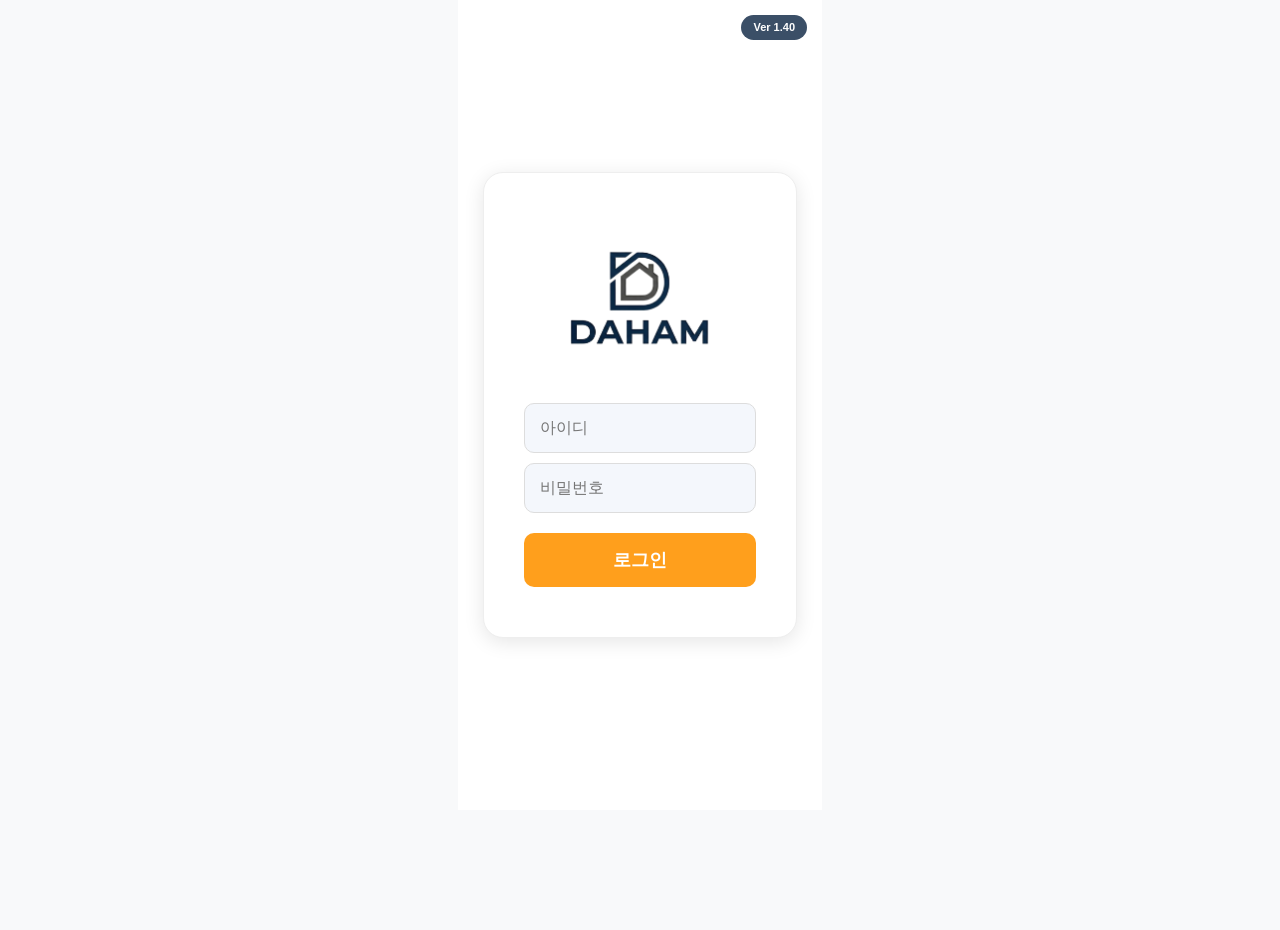
==== index.html @ 5a8f18b5 "Update index.html" ====
<!DOCTYPE html>
<html lang="ko">
<head>
    <meta charset="UTF-8"><meta name="viewport" content="width=device-width, initial-scale=1.0">
    <title>로그인 | 다함 파트너</title>
    <link rel="stylesheet" href="style.css">
</head>
<body style="display:flex; align-items:center; justify-content:center; min-height:100vh;">
    <div class="container container-narrow">
        <div class="login-wrap">
            <div class="login-logo-box">
                <img src="logo.png" alt="다함" class="login-logo-img" onerror="this.style.display='none'">
            </div>
            <div class="input-group-login">
                <input type="text" id="id" class="login-input" placeholder="아이디">
            </div>
            <div class="input-group-login">
                <input type="password" id="pw" class="login-input" placeholder="비밀번호">
            </div>
            <button class="btn-login-action" onclick="login()">로그인</button>
        </div>
    </div>
    <script src="data.js"></script>
    <script>
        function login() {
            if(document.getElementById('id').value && document.getElementById('pw').value) location.href = 'main.html';
            else alert("아이디와 비밀번호를 입력해주세요.");
        }
    </script>
</body>
</html>
---- style.css ----
/* [다함 디자인 시스템 Ver 1.40 - 버전 고정 해제 및 클린 코드] */
:root {
    --primary-navy: #0A2342;
    --accent-gold: #C5A47E;
    --accent-orange: #FF9F1C;
    --text-dark: #222;
    --bg-light: #F8F9FA;
    --border-color: #DDD;
    --danger-red: #E03E3E;
    --radius-box: 12px;
}

* { box-sizing: border-box; -webkit-tap-highlight-color: transparent; }
body { 
    font-family: 'Pretendard', sans-serif; 
    background-color: var(--bg-light); color: var(--text-dark); 
    margin: 0; padding: 0; line-height: 1.5; 
    padding-bottom: 120px; 
}

/* [Ver 1.40] 컨테이너에 기준점을 두어 버전 배지가 상단에만 위치하도록 함 */
.container { max-width: 900px; margin: 0 auto; min-height: 100vh; padding: 25px; background: #fff; position: relative; }
.container-narrow { max-width: 480px; display: flex; flex-direction: column; justify-content: center; min-height: 90vh; }

/* [Ver 1.40] 버전 배지: absolute로 변경하여 스크롤 시 따라오지 않음 */
.global-version-badge {
    position: absolute; top: 15px; right: 15px; 
    background: rgba(10, 35, 66, 0.8); color: white; 
    padding: 4px 12px; border-radius: 20px; 
    font-size: 11px; font-weight: 800; z-index: 9999; 
    backdrop-filter: blur(4px); pointer-events: none;
}

/* 로그인/메인 카드 */
.login-wrap { background: #fff; padding: 50px 40px; border-radius: 20px; box-shadow: 0 4px 20px rgba(0,0,0,0.1); text-align: center; border: 1px solid #eee; }
.login-logo-box { margin-bottom: 30px; display: flex; justify-content: center; }
.login-logo-img { width: 100%; max-width: 200px; height: auto; display: block; }
.login-input { width: 100%; padding: 15px; background: #f4f7fc; border: 1px solid #ddd; border-radius: 10px; margin-bottom: 10px; font-size: 16px; outline: none; }
.btn-login-action { width: 100%; padding: 15px; background: var(--accent-orange); color: white; border: none; border-radius: 10px; font-size: 18px; font-weight: 800; cursor: pointer; margin-top: 10px; }

.nav-grid { display: grid; gap: 15px; }
.nav-card { background: #fff; padding: 25px; border-radius: 15px; border: 1px solid #eee; cursor: pointer; display: flex; justify-content: space-between; align-items: center; box-shadow: 0 2px 5px rgba(0,0,0,0.05); }
.nav-card-info h3 { margin: 0 0 5px 0; font-size: 18px; font-weight: 700; color: var(--primary-navy); }
.nav-card-icon { font-size: 24px; width: 50px; height: 50px; background: #f4f7fc; border-radius: 50%; display: flex; align-items: center; justify-content: center; }

/* 테이블 및 그리드 정렬 (Ver 1.39 유지) */
.header-card { background: #fff; border: 1px solid #ddd; border-top: 5px solid var(--primary-navy); padding: 25px; margin-bottom: 20px; border-radius: 10px; }
.doc-title { font-size: 28px; font-weight: 900; color: var(--primary-navy); }
.info-input { width: 100%; padding: 10px; border: 1px solid #ddd; background: #f9f9f9; border-radius: 6px; outline: none; }
.estimate-section { background: white; border: 1px solid #ddd; border-radius: 10px; overflow: hidden; margin-bottom: 30px; }
.grid-header { background: var(--primary-navy); color: white; padding: 12px 20px; font-weight: 600; font-size: 14px; }
.grid-row { display: grid; align-items: center; padding: 12px 20px; border-bottom: 1px solid #f0f0f0; background: white; }
.quote-grid { grid-template-columns: 4.5fr 1fr 2.5fr 2fr; gap: 15px; }
.contract-grid { grid-template-columns: 2fr 3.5fr 1fr 2fr !important; gap: 15px; }

/* 체크박스 & 입력필드 */
.item-label input { display: none !important; }
.checkmark { width: 20px; height: 20px; border: 2px solid #ddd; border-radius: 4px; margin-right: 10px; position: relative; flex-shrink: 0; }
.item-label input:checked + .checkmark { background: var(--accent-gold); border-color: var(--accent-gold); }
.checkmark:after { content: ""; position: absolute; display: none; left: 6px; top: 2px; width: 4px; height: 9px; border: solid white; border-width: 0 2px 2px 0; transform: rotate(45deg); }
.item-label input:checked + .checkmark:after { display: block; }
.input-num { width: 100%; padding: 8px; text-align: center; background: #f8f9fa; border: none; border-radius: 4px; font-weight: 600; }

/* 하단바 정중앙 고정 */
.floating-action-bar { 
    position: fixed !important; bottom: 0 !important; left: 50% !important; transform: translateX(-50%) !important;
    width: 100% !important; max-width: 900px !important;
    background: rgba(255,255,255,0.98); padding: 15px !important; gap: 10px !important; 
    display: flex !important; flex-direction: row !important; flex-wrap: nowrap !important;
    justify-content: center !important; align-items: center !important;
    border-top: 1px solid #ddd; box-shadow: 0 -4px 10px rgba(0,0,0,0.05); z-index: 9999; box-sizing: border-box;
}
.fab-btn { flex: 1 1 0% !important; height: 52px; border: none; border-radius: 10px; font-weight: 700; cursor: pointer; color: white; display: flex; align-items: center; justify-content: center; }
.btn-reset { background: #eee; color: #333; }
.btn-save { background: var(--accent-gold); }
.btn-print { background: var(--primary-navy); }
.btn-contract { background: var(--danger-red); }

/* 총계 및 인쇄 */
.total-card { background: #fff; border: 2px solid var(--primary-navy); padding: 30px 20px; text-align: center; border-radius: 10px; margin-top: 20px; }
.total-amount { font-size: 40px; font-weight: 900; color: var(--danger-red); letter-spacing: -1px; }
.vat-notice { font-size: 13px; color: #888; margin-top: 5px; }

@media print {
    .no-print, .floating-action-bar, .global-version-badge { display: none !important; }
    .container { max-width: 100%; padding: 0; box-shadow: none; }
    .header-card, .estimate-section, .total-card { border: 1px solid #000; border-radius: 0; }
    .section-icon svg, .checkmark { display: none !important; }
    .input-num { background: transparent; text-align: right; border: none; }
}
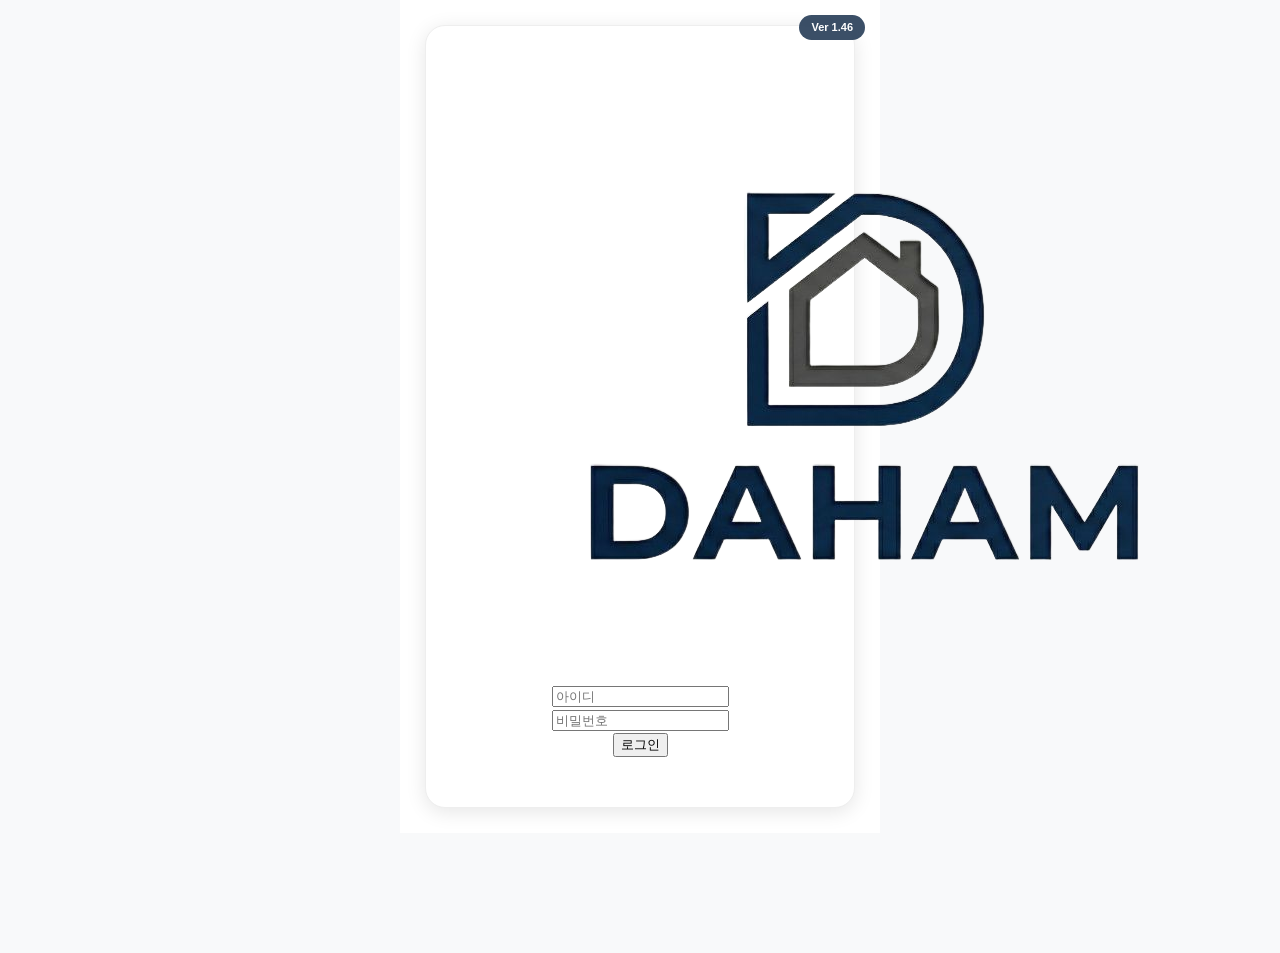
==== commit c619d469: "Update index.html" ====
--- a/index.html
+++ b/index.html
@@ -2,7 +2,7 @@
 <html lang="ko">
 <head>
     <meta charset="UTF-8"><meta name="viewport" content="width=device-width, initial-scale=1.0">
-    <title>로그인 | 다함 파트너</title>
+    <title>로그인 | 다함</title>
     <link rel="stylesheet" href="style.css">
 </head>
 <body style="display:flex; align-items:center; justify-content:center; min-height:100vh;">
--- a/style.css
+++ b/style.css
@@ -1,4 +1,4 @@
-/* [다함 디자인 시스템 Ver 1.40 - 버전 고정 해제 및 클린 코드] */
+/* [다함 디자인 시스템 Ver 1.46 - 시뮬레이션 검증 완료] */
 :root {
     --primary-navy: #0A2342;
     --accent-gold: #C5A47E;
@@ -18,73 +18,87 @@
     padding-bottom: 120px; 
 }
 
-/* [Ver 1.40] 컨테이너에 기준점을 두어 버전 배지가 상단에만 위치하도록 함 */
 .container { max-width: 900px; margin: 0 auto; min-height: 100vh; padding: 25px; background: #fff; position: relative; }
 .container-narrow { max-width: 480px; display: flex; flex-direction: column; justify-content: center; min-height: 90vh; }
 
-/* [Ver 1.40] 버전 배지: absolute로 변경하여 스크롤 시 따라오지 않음 */
+/* 버전 표시 (본문 상단 위치) */
 .global-version-badge {
     position: absolute; top: 15px; right: 15px; 
     background: rgba(10, 35, 66, 0.8); color: white; 
     padding: 4px 12px; border-radius: 20px; 
-    font-size: 11px; font-weight: 800; z-index: 9999; 
+    font-size: 11px; font-weight: 800; z-index: 999; 
     backdrop-filter: blur(4px); pointer-events: none;
 }
 
-/* 로그인/메인 카드 */
-.login-wrap { background: #fff; padding: 50px 40px; border-radius: 20px; box-shadow: 0 4px 20px rgba(0,0,0,0.1); text-align: center; border: 1px solid #eee; }
-.login-logo-box { margin-bottom: 30px; display: flex; justify-content: center; }
-.login-logo-img { width: 100%; max-width: 200px; height: auto; display: block; }
-.login-input { width: 100%; padding: 15px; background: #f4f7fc; border: 1px solid #ddd; border-radius: 10px; margin-bottom: 10px; font-size: 16px; outline: none; }
-.btn-login-action { width: 100%; padding: 15px; background: var(--accent-orange); color: white; border: none; border-radius: 10px; font-size: 18px; font-weight: 800; cursor: pointer; margin-top: 10px; }
+/* 로고 및 아이콘 크기 강제 고정 */
+img.img-logo { height: 50px !important; width: auto !important; max-width: 200px; display: block; object-fit: contain; }
+.section-icon { display: inline-flex; align-items: center; justify-content: center; width: 24px; height: 24px; margin-right: 8px; vertical-align: middle; }
+.section-icon svg { width: 20px !important; height: 20px !important; fill: var(--accent-gold) !important; }
 
-.nav-grid { display: grid; gap: 15px; }
-.nav-card { background: #fff; padding: 25px; border-radius: 15px; border: 1px solid #eee; cursor: pointer; display: flex; justify-content: space-between; align-items: center; box-shadow: 0 2px 5px rgba(0,0,0,0.05); }
-.nav-card-info h3 { margin: 0 0 5px 0; font-size: 18px; font-weight: 700; color: var(--primary-navy); }
-.nav-card-icon { font-size: 24px; width: 50px; height: 50px; background: #f4f7fc; border-radius: 50%; display: flex; align-items: center; justify-content: center; }
+/* 상단 타이틀 바 */
+.header-simple { display: flex; align-items: center; gap: 15px; margin-bottom: 25px; padding-bottom: 15px; border-bottom: 2px solid #333; }
+.header-doc-title { font-size: 22px; font-weight: 800; margin: 0; color: var(--text-dark); }
+.back-nav { background: none; border: none; font-size: 24px; cursor: pointer; padding: 0; }
 
-/* 테이블 및 그리드 정렬 (Ver 1.39 유지) */
+/* 카드 스타일 */
 .header-card { background: #fff; border: 1px solid #ddd; border-top: 5px solid var(--primary-navy); padding: 25px; margin-bottom: 20px; border-radius: 10px; }
+.header-top { display: flex; justify-content: space-between; align-items: center; margin-bottom: 20px; border-bottom: 1px solid #eee; padding-bottom: 15px; }
 .doc-title { font-size: 28px; font-weight: 900; color: var(--primary-navy); }
-.info-input { width: 100%; padding: 10px; border: 1px solid #ddd; background: #f9f9f9; border-radius: 6px; outline: none; }
+.rep-info { text-align: right; line-height: 1.3; }
+
+/* 입력 필드 */
+.info-grid { display: grid; grid-template-columns: 1fr 1fr; gap: 10px; }
+.full-row { grid-column: span 2; }
+.input-label { font-size: 13px; font-weight: 700; color: var(--primary-navy); display: block; margin-bottom: 5px; }
+.info-input { width: 100%; padding: 12px; border: 1px solid #ddd; background: #f9f9f9; border-radius: 6px; outline: none; }
+.info-input:focus { border-color: var(--accent-gold); background: #fff; }
+
+/* 그리드 시스템 (칼각 정렬 보장) */
 .estimate-section { background: white; border: 1px solid #ddd; border-radius: 10px; overflow: hidden; margin-bottom: 30px; }
-.grid-header { background: var(--primary-navy); color: white; padding: 12px 20px; font-weight: 600; font-size: 14px; }
+.grid-header { background: var(--primary-navy); color: white; font-weight: 600; font-size: 14px; }
 .grid-row { display: grid; align-items: center; padding: 12px 20px; border-bottom: 1px solid #f0f0f0; background: white; }
-.quote-grid { grid-template-columns: 4.5fr 1fr 2.5fr 2fr; gap: 15px; }
-.contract-grid { grid-template-columns: 2fr 3.5fr 1fr 2fr !important; gap: 15px; }
+.quote-grid { grid-template-columns: 4.5fr 1fr 2.5fr 2fr !important; gap: 15px; }
+.contract-grid { grid-template-columns: 2.2fr 3.3fr 1fr 2fr !important; gap: 15px; }
 
-/* 체크박스 & 입력필드 */
+.col-center { text-align: center; }
+.col-right { text-align: right; }
+
+/* 체크박스 디자인 */
 .item-label input { display: none !important; }
 .checkmark { width: 20px; height: 20px; border: 2px solid #ddd; border-radius: 4px; margin-right: 10px; position: relative; flex-shrink: 0; }
 .item-label input:checked + .checkmark { background: var(--accent-gold); border-color: var(--accent-gold); }
 .checkmark:after { content: ""; position: absolute; display: none; left: 6px; top: 2px; width: 4px; height: 9px; border: solid white; border-width: 0 2px 2px 0; transform: rotate(45deg); }
 .item-label input:checked + .checkmark:after { display: block; }
-.input-num { width: 100%; padding: 8px; text-align: center; background: #f8f9fa; border: none; border-radius: 4px; font-weight: 600; }
 
-/* 하단바 정중앙 고정 */
+/* 하단 플로팅 바 (수학적 정중앙 정렬) */
 .floating-action-bar { 
     position: fixed !important; bottom: 0 !important; left: 50% !important; transform: translateX(-50%) !important;
     width: 100% !important; max-width: 900px !important;
-    background: rgba(255,255,255,0.98); padding: 15px !important; gap: 10px !important; 
-    display: flex !important; flex-direction: row !important; flex-wrap: nowrap !important;
-    justify-content: center !important; align-items: center !important;
+    background: rgba(255,255,255,0.98); padding: 15px 20px !important; 
     border-top: 1px solid #ddd; box-shadow: 0 -4px 10px rgba(0,0,0,0.05); z-index: 9999; box-sizing: border-box;
 }
-.fab-btn { flex: 1 1 0% !important; height: 52px; border: none; border-radius: 10px; font-weight: 700; cursor: pointer; color: white; display: flex; align-items: center; justify-content: center; }
+.btn-group { display: flex !important; flex-direction: row !important; gap: 10px; width: 100%; }
+
+.fab-btn { flex: 1 1 0%; height: 52px; border: none; border-radius: 10px; font-weight: 700; cursor: pointer; color: white; font-size: 14px; display: flex; align-items: center; justify-content: center; white-space: nowrap; }
 .btn-reset { background: #eee; color: #333; }
 .btn-save { background: var(--accent-gold); }
 .btn-print { background: var(--primary-navy); }
 .btn-contract { background: var(--danger-red); }
 
-/* 총계 및 인쇄 */
+/* 총계 및 안내 */
 .total-card { background: #fff; border: 2px solid var(--primary-navy); padding: 30px 20px; text-align: center; border-radius: 10px; margin-top: 20px; }
 .total-amount { font-size: 40px; font-weight: 900; color: var(--danger-red); letter-spacing: -1px; }
-.vat-notice { font-size: 13px; color: #888; margin-top: 5px; }
+.vat-notice { font-size: 13px; color: #888; margin-top: 5px; font-weight: 500; }
+.spec-field { width: 100%; border: 1px solid #ddd; border-radius: 4px; padding: 8px; font-size: 13px; background: #fff; outline: none; resize: none; }
+
+/* 로그인 스타일 */
+.login-wrap { background: #fff; padding: 50px 40px; border-radius: 20px; box-shadow: 0 4px 20px rgba(0,0,0,0.1); text-align: center; border: 1px solid #eee; }
 
 @media print {
+    body { padding-bottom: 0; background: white; }
     .no-print, .floating-action-bar, .global-version-badge { display: none !important; }
-    .container { max-width: 100%; padding: 0; box-shadow: none; }
-    .header-card, .estimate-section, .total-card { border: 1px solid #000; border-radius: 0; }
-    .section-icon svg, .checkmark { display: none !important; }
+    .container { max-width: 100%; padding: 0; margin: 0; box-shadow: none; }
+    .header-card, .estimate-section, .total-card { border: 1px solid #000; border-radius: 0; box-shadow: none; }
+    .checkmark, .arrow-icon, .section-icon svg { display: none !important; }
     .input-num { background: transparent; text-align: right; border: none; }
 }
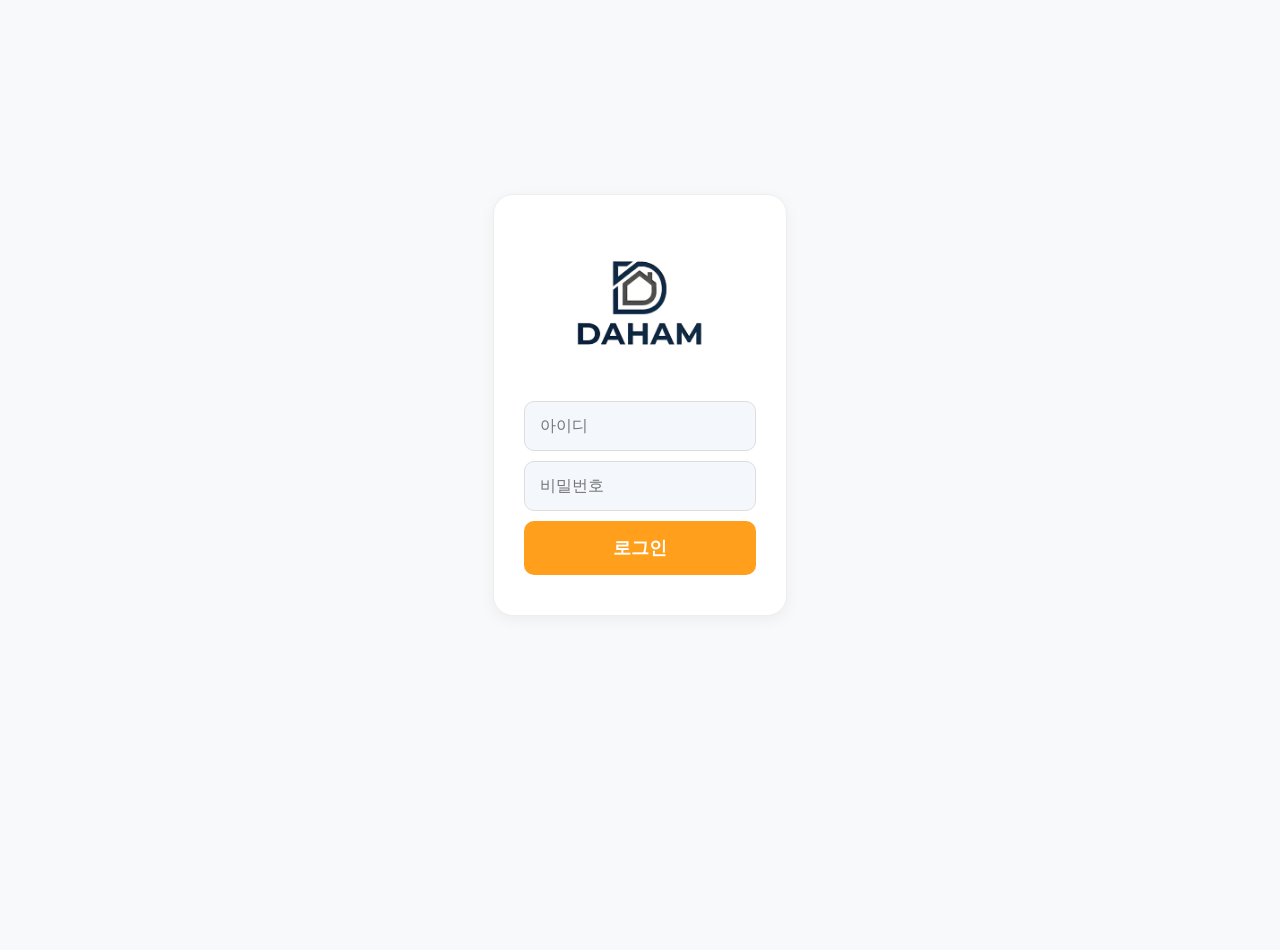
==== commit ef9d24dd: "Update index.html" ====
--- a/index.html
+++ b/index.html
@@ -1,12 +1,12 @@
 <!DOCTYPE html>
 <html lang="ko">
 <head>
-    <meta charset="UTF-8"><meta name="viewport" content="width=device-width, initial-scale=1.0">
+    <meta charset="UTF-8"><meta name="viewport" content="width=device-width, initial-scale=1.0, maximum-scale=1.0, user-scalable=no">
     <title>로그인 | 다함</title>
     <link rel="stylesheet" href="style.css">
 </head>
 <body style="display:flex; align-items:center; justify-content:center; min-height:100vh;">
-    <div class="container container-narrow">
+    <div class="container-narrow">
         <div class="login-wrap">
             <div class="login-logo-box">
                 <img src="logo.png" alt="다함" class="login-logo-img" onerror="this.style.display='none'">
--- a/style.css
+++ b/style.css
@@ -1,4 +1,4 @@
-/* [다함 디자인 시스템 Ver 1.46 - 시뮬레이션 검증 완료] */
+/* [다함 디자인 시스템 Ver 1.47 - 전수 시뮬레이션 및 복구 완료] */
 :root {
     --primary-navy: #0A2342;
     --accent-gold: #C5A47E;
@@ -15,90 +15,78 @@
     font-family: 'Pretendard', sans-serif; 
     background-color: var(--bg-light); color: var(--text-dark); 
     margin: 0; padding: 0; line-height: 1.5; 
-    padding-bottom: 120px; 
+    padding-bottom: 140px; /* 하단 바 높이 충분히 확보 */
 }
 
-.container { max-width: 900px; margin: 0 auto; min-height: 100vh; padding: 25px; background: #fff; position: relative; }
+.container { max-width: 900px; margin: 0 auto; min-height: 100vh; padding: 20px; background: #fff; position: relative; }
 .container-narrow { max-width: 480px; display: flex; flex-direction: column; justify-content: center; min-height: 90vh; }
 
-/* 버전 표시 (본문 상단 위치) */
+/* 버전 표시 (상단 고정 아님) */
 .global-version-badge {
     position: absolute; top: 15px; right: 15px; 
     background: rgba(10, 35, 66, 0.8); color: white; 
     padding: 4px 12px; border-radius: 20px; 
-    font-size: 11px; font-weight: 800; z-index: 999; 
-    backdrop-filter: blur(4px); pointer-events: none;
+    font-size: 11px; font-weight: 800; z-index: 100;
 }
 
-/* 로고 및 아이콘 크기 강제 고정 */
-img.img-logo { height: 50px !important; width: auto !important; max-width: 200px; display: block; object-fit: contain; }
-.section-icon { display: inline-flex; align-items: center; justify-content: center; width: 24px; height: 24px; margin-right: 8px; vertical-align: middle; }
-.section-icon svg { width: 20px !important; height: 20px !important; fill: var(--accent-gold) !important; }
+/* 상단 타이틀 복구 */
+.header-simple { display: flex; align-items: center; gap: 10px; margin-bottom: 20px; padding-bottom: 10px; border-bottom: 2px solid #333; }
+.header-doc-title { font-size: 20px; font-weight: 800; margin: 0; }
+.back-nav { background: none; border: none; font-size: 24px; cursor: pointer; }
 
-/* 상단 타이틀 바 */
-.header-simple { display: flex; align-items: center; gap: 15px; margin-bottom: 25px; padding-bottom: 15px; border-bottom: 2px solid #333; }
-.header-doc-title { font-size: 22px; font-weight: 800; margin: 0; color: var(--text-dark); }
-.back-nav { background: none; border: none; font-size: 24px; cursor: pointer; padding: 0; }
+/* 로고 사이즈 폭주 방지 핵심 */
+.header-top { display: flex; justify-content: space-between; align-items: center; margin-bottom: 15px; }
+img.img-logo { height: 45px !important; width: auto !important; max-width: 150px; object-fit: contain; }
 
-/* 카드 스타일 */
-.header-card { background: #fff; border: 1px solid #ddd; border-top: 5px solid var(--primary-navy); padding: 25px; margin-bottom: 20px; border-radius: 10px; }
-.header-top { display: flex; justify-content: space-between; align-items: center; margin-bottom: 20px; border-bottom: 1px solid #eee; padding-bottom: 15px; }
-.doc-title { font-size: 28px; font-weight: 900; color: var(--primary-navy); }
-.rep-info { text-align: right; line-height: 1.3; }
+/* 로그인 페이지 (image_8def54 대응) */
+.login-wrap { background: #fff; padding: 40px 30px; border-radius: 20px; box-shadow: 0 4px 15px rgba(0,0,0,0.05); text-align: center; border: 1px solid #eee; width: 100%; }
+.login-logo-box { margin-bottom: 30px; display: flex; justify-content: center; width: 100%; }
+.login-logo-img { max-width: 180px; height: auto; } /* 로그인 로고 사이즈 제한 */
+.login-input { width: 100%; padding: 15px; background: #f4f7fc; border: 1px solid #ddd; border-radius: 10px; margin-bottom: 10px; font-size: 16px; outline: none; }
+.btn-login-action { width: 100%; padding: 15px; background: var(--accent-orange); color: white; border: none; border-radius: 10px; font-size: 18px; font-weight: 800; cursor: pointer; }
 
-/* 입력 필드 */
-.info-grid { display: grid; grid-template-columns: 1fr 1fr; gap: 10px; }
-.full-row { grid-column: span 2; }
-.input-label { font-size: 13px; font-weight: 700; color: var(--primary-navy); display: block; margin-bottom: 5px; }
-.info-input { width: 100%; padding: 12px; border: 1px solid #ddd; background: #f9f9f9; border-radius: 6px; outline: none; }
-.info-input:focus { border-color: var(--accent-gold); background: #fff; }
+/* 메인 대시보드 (image_231243621_01 원복) */
+.nav-grid { display: grid; gap: 15px; width: 100%; }
+.nav-card { background: #fff; padding: 20px; border-radius: 15px; border: 1px solid #eee; cursor: pointer; display: flex; justify-content: space-between; align-items: center; box-shadow: 0 2px 8px rgba(0,0,0,0.05); }
+.nav-card-info h3 { margin: 0; font-size: 18px; font-weight: 700; color: var(--primary-navy); }
+.nav-card-info p { margin: 5px 0 0 0; font-size: 13px; color: #777; }
+.nav-card-icon { font-size: 24px; width: 50px; height: 50px; background: #f4f7fc; border-radius: 50%; display: flex; align-items: center; justify-content: center; }
 
-/* 그리드 시스템 (칼각 정렬 보장) */
-.estimate-section { background: white; border: 1px solid #ddd; border-radius: 10px; overflow: hidden; margin-bottom: 30px; }
-.grid-header { background: var(--primary-navy); color: white; font-weight: 600; font-size: 14px; }
-.grid-row { display: grid; align-items: center; padding: 12px 20px; border-bottom: 1px solid #f0f0f0; background: white; }
-.quote-grid { grid-template-columns: 4.5fr 1fr 2.5fr 2fr !important; gap: 15px; }
-.contract-grid { grid-template-columns: 2.2fr 3.3fr 1fr 2fr !important; gap: 15px; }
+/* 표 레이아웃 (모바일 겹침 방지) */
+.estimate-section { background: white; border: 1px solid #ddd; border-radius: 10px; overflow-x: auto; margin-bottom: 20px; }
+.grid-header { background: var(--primary-navy); color: white; padding: 10px 15px; font-weight: 600; font-size: 13px; }
+.grid-row { display: grid; align-items: center; padding: 12px 15px; border-bottom: 1px solid #f0f0f0; min-width: 450px; } /* 최소 너비 보장 */
+.quote-grid { grid-template-columns: 4fr 1fr 2fr 2fr !important; gap: 10px; }
+.contract-grid { grid-template-columns: 2.5fr 3fr 1fr 2fr !important; gap: 10px; }
 
-.col-center { text-align: center; }
-.col-right { text-align: right; }
-
-/* 체크박스 디자인 */
-.item-label input { display: none !important; }
-.checkmark { width: 20px; height: 20px; border: 2px solid #ddd; border-radius: 4px; margin-right: 10px; position: relative; flex-shrink: 0; }
+/* 아이콘 및 체크박스 */
+.section-icon svg { width: 18px; height: 18px; fill: var(--accent-gold); vertical-align: middle; margin-right: 5px; }
+.checkmark { width: 18px; height: 18px; border: 2px solid #ddd; border-radius: 4px; margin-right: 8px; position: relative; flex-shrink: 0; }
 .item-label input:checked + .checkmark { background: var(--accent-gold); border-color: var(--accent-gold); }
-.checkmark:after { content: ""; position: absolute; display: none; left: 6px; top: 2px; width: 4px; height: 9px; border: solid white; border-width: 0 2px 2px 0; transform: rotate(45deg); }
+.checkmark:after { content: ""; position: absolute; display: none; left: 5px; top: 1px; width: 4px; height: 8px; border: solid white; border-width: 0 2px 2px 0; transform: rotate(45deg); }
 .item-label input:checked + .checkmark:after { display: block; }
 
-/* 하단 플로팅 바 (수학적 정중앙 정렬) */
+/* 하단바 (수학적 중앙 고정 및 버튼 분리) */
 .floating-action-bar { 
-    position: fixed !important; bottom: 0 !important; left: 50% !important; transform: translateX(-50%) !important;
-    width: 100% !important; max-width: 900px !important;
-    background: rgba(255,255,255,0.98); padding: 15px 20px !important; 
-    border-top: 1px solid #ddd; box-shadow: 0 -4px 10px rgba(0,0,0,0.05); z-index: 9999; box-sizing: border-box;
+    position: fixed; bottom: 0; left: 50%; transform: translateX(-50%);
+    width: 100%; max-width: 900px;
+    background: rgba(255,255,255,0.98); padding: 15px; 
+    border-top: 1px solid #ddd; box-shadow: 0 -5px 15px rgba(0,0,0,0.05); z-index: 1000;
 }
-.btn-group { display: flex !important; flex-direction: row !important; gap: 10px; width: 100%; }
-
-.fab-btn { flex: 1 1 0%; height: 52px; border: none; border-radius: 10px; font-weight: 700; cursor: pointer; color: white; font-size: 14px; display: flex; align-items: center; justify-content: center; white-space: nowrap; }
-.btn-reset { background: #eee; color: #333; }
+.btn-group { display: flex; flex-direction: row; gap: 8px; width: 100%; }
+.fab-btn { flex: 1; height: 50px; border: none; border-radius: 10px; font-weight: 700; cursor: pointer; color: white; font-size: 13px; display: flex; align-items: center; justify-content: center; }
+.btn-reset { background: #f0f0f0; color: #333; }
 .btn-save { background: var(--accent-gold); }
 .btn-print { background: var(--primary-navy); }
 .btn-contract { background: var(--danger-red); }
 
-/* 총계 및 안내 */
-.total-card { background: #fff; border: 2px solid var(--primary-navy); padding: 30px 20px; text-align: center; border-radius: 10px; margin-top: 20px; }
-.total-amount { font-size: 40px; font-weight: 900; color: var(--danger-red); letter-spacing: -1px; }
-.vat-notice { font-size: 13px; color: #888; margin-top: 5px; font-weight: 500; }
-.spec-field { width: 100%; border: 1px solid #ddd; border-radius: 4px; padding: 8px; font-size: 13px; background: #fff; outline: none; resize: none; }
-
-/* 로그인 스타일 */
-.login-wrap { background: #fff; padding: 50px 40px; border-radius: 20px; box-shadow: 0 4px 20px rgba(0,0,0,0.1); text-align: center; border: 1px solid #eee; }
+/* 계약서 전용 */
+.spec-field { width: 100%; border: 1px solid #eee; border-radius: 4px; padding: 6px; font-size: 12px; background: #fff; outline: none; }
+.total-card { background: #fff; border: 2px solid var(--primary-navy); padding: 20px; text-align: center; border-radius: 10px; margin-top: 15px; }
 
 @media print {
-    body { padding-bottom: 0; background: white; }
     .no-print, .floating-action-bar, .global-version-badge { display: none !important; }
-    .container { max-width: 100%; padding: 0; margin: 0; box-shadow: none; }
-    .header-card, .estimate-section, .total-card { border: 1px solid #000; border-radius: 0; box-shadow: none; }
-    .checkmark, .arrow-icon, .section-icon svg { display: none !important; }
-    .input-num { background: transparent; text-align: right; border: none; }
+    .container { max-width: 100%; padding: 0; margin: 0; }
+    .estimate-section { border: 1px solid #000; }
+    .checkmark, .arrow-icon { display: none !important; }
 }
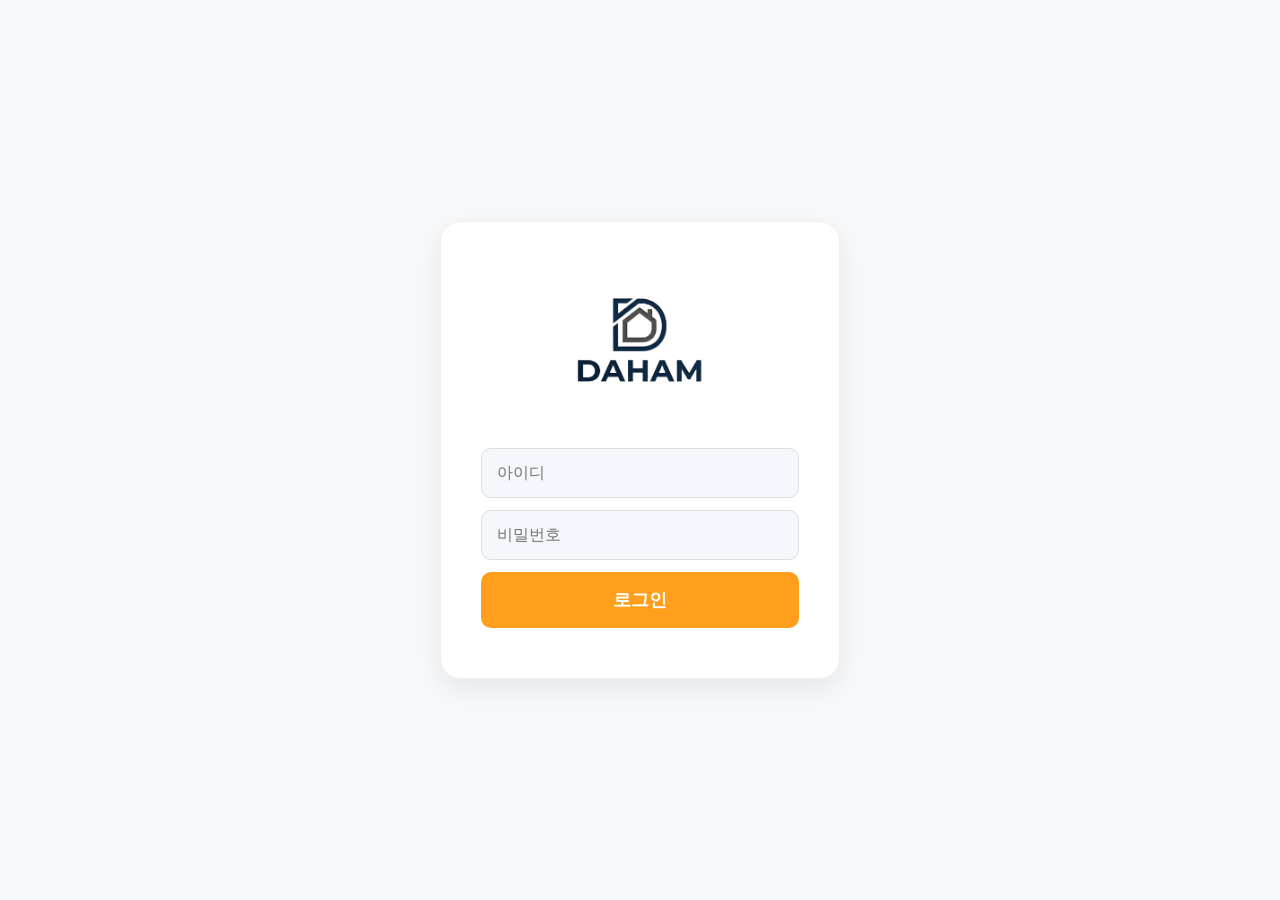
==== commit a4a77131: "Update index.html" ====
--- a/index.html
+++ b/index.html
@@ -1,26 +1,21 @@
 <!DOCTYPE html>
 <html lang="ko">
 <head>
-    <meta charset="UTF-8"><meta name="viewport" content="width=device-width, initial-scale=1.0, maximum-scale=1.0, user-scalable=no">
+    <meta charset="UTF-8"><meta name="viewport" content="width=device-width, initial-scale=1.0">
     <title>로그인 | 다함</title>
     <link rel="stylesheet" href="style.css">
 </head>
-<body style="display:flex; align-items:center; justify-content:center; min-height:100vh;">
-    <div class="container-narrow">
-        <div class="login-wrap">
-            <div class="login-logo-box">
-                <img src="logo.png" alt="다함" class="login-logo-img" onerror="this.style.display='none'">
-            </div>
-            <div class="input-group-login">
+<body class="login-page-body">
+    <div class="login-page-container">
+        <div class="login-box">
+            <img src="logo.png" alt="다함" class="login-logo-img" onerror="this.style.display='none'">
+            <div class="input-group">
                 <input type="text" id="id" class="login-input" placeholder="아이디">
-            </div>
-            <div class="input-group-login">
                 <input type="password" id="pw" class="login-input" placeholder="비밀번호">
             </div>
             <button class="btn-login-action" onclick="login()">로그인</button>
         </div>
     </div>
-    <script src="data.js"></script>
     <script>
         function login() {
             if(document.getElementById('id').value && document.getElementById('pw').value) location.href = 'main.html';
--- a/style.css
+++ b/style.css
@@ -1,92 +1,65 @@
-/* [다함 디자인 시스템 Ver 1.47 - 전수 시뮬레이션 및 복구 완료] */
+/* [다함 디자인 시스템 Ver 1.50 - 스타일 상호 간섭 완전 차단] */
 :root {
     --primary-navy: #0A2342;
     --accent-gold: #C5A47E;
-    --accent-orange: #FF9F1C;
     --text-dark: #222;
     --bg-light: #F8F9FA;
     --border-color: #DDD;
-    --danger-red: #E03E3E;
-    --radius-box: 12px;
 }
 
 * { box-sizing: border-box; -webkit-tap-highlight-color: transparent; }
-body { 
-    font-family: 'Pretendard', sans-serif; 
-    background-color: var(--bg-light); color: var(--text-dark); 
-    margin: 0; padding: 0; line-height: 1.5; 
-    padding-bottom: 140px; /* 하단 바 높이 충분히 확보 */
-}
+body { font-family: 'Pretendard', sans-serif; margin: 0; padding: 0; background-color: var(--bg-light); color: var(--text-dark); }
 
-.container { max-width: 900px; margin: 0 auto; min-height: 100vh; padding: 20px; background: #fff; position: relative; }
-.container-narrow { max-width: 480px; display: flex; flex-direction: column; justify-content: center; min-height: 90vh; }
+/* ==========================================
+   [로그인 페이지 전용 스타일 - 격리됨]
+   ========================================== */
+.login-page-container { display: flex; align-items: center; justify-content: center; min-height: 100vh; padding: 20px; }
+.login-box { background: #fff; padding: 50px 40px; border-radius: 20px; box-shadow: 0 10px 30px rgba(0,0,0,0.08); text-align: center; border: 1px solid #eee; width: 100%; max-width: 400px; }
+.login-logo-img { width: 100%; max-width: 180px; height: auto; margin-bottom: 40px; display: block; margin-left: auto; margin-right: auto; }
+.login-input { width: 100%; padding: 15px; background: #f4f7fc; border: 1px solid #ddd; border-radius: 10px; margin-bottom: 12px; font-size: 16px; outline: none; }
+.btn-login-action { width: 100%; padding: 16px; background: #FF9F1C; color: white; border: none; border-radius: 10px; font-size: 18px; font-weight: 800; cursor: pointer; }
 
-/* 버전 표시 (상단 고정 아님) */
-.global-version-badge {
-    position: absolute; top: 15px; right: 15px; 
-    background: rgba(10, 35, 66, 0.8); color: white; 
-    padding: 4px 12px; border-radius: 20px; 
-    font-size: 11px; font-weight: 800; z-index: 100;
-}
+/* ==========================================
+   [견적서/계약서 페이지 전용 스타일 - 격리됨]
+   ========================================== */
+.estimate-container { max-width: 900px; margin: 0 auto; background: #fff; padding: 25px; min-height: 100vh; position: relative; padding-bottom: 140px; }
 
-/* 상단 타이틀 복구 */
-.header-simple { display: flex; align-items: center; gap: 10px; margin-bottom: 20px; padding-bottom: 10px; border-bottom: 2px solid #333; }
-.header-doc-title { font-size: 20px; font-weight: 800; margin: 0; }
-.back-nav { background: none; border: none; font-size: 24px; cursor: pointer; }
+/* 공정 헤더 (항목/수량/단가/합계) */
+.grid-header-fixed { background: var(--primary-navy); color: white; padding: 12px 20px; font-weight: 600; font-size: 14px; display: grid; border-radius: 10px 10px 0 0; }
+.grid-row { display: grid; align-items: center; padding: 12px 20px; border-bottom: 1px solid #f0f0f0; background: white; }
+.quote-grid { grid-template-columns: 4.5fr 1fr 2.5fr 2fr !important; gap: 15px; }
 
-/* 로고 사이즈 폭주 방지 핵심 */
-.header-top { display: flex; justify-content: space-between; align-items: center; margin-bottom: 15px; }
-img.img-logo { height: 45px !important; width: auto !important; max-width: 150px; object-fit: contain; }
-
-/* 로그인 페이지 (image_8def54 대응) */
-.login-wrap { background: #fff; padding: 40px 30px; border-radius: 20px; box-shadow: 0 4px 15px rgba(0,0,0,0.05); text-align: center; border: 1px solid #eee; width: 100%; }
-.login-logo-box { margin-bottom: 30px; display: flex; justify-content: center; width: 100%; }
-.login-logo-img { max-width: 180px; height: auto; } /* 로그인 로고 사이즈 제한 */
-.login-input { width: 100%; padding: 15px; background: #f4f7fc; border: 1px solid #ddd; border-radius: 10px; margin-bottom: 10px; font-size: 16px; outline: none; }
-.btn-login-action { width: 100%; padding: 15px; background: var(--accent-orange); color: white; border: none; border-radius: 10px; font-size: 18px; font-weight: 800; cursor: pointer; }
-
-/* 메인 대시보드 (image_231243621_01 원복) */
-.nav-grid { display: grid; gap: 15px; width: 100%; }
-.nav-card { background: #fff; padding: 20px; border-radius: 15px; border: 1px solid #eee; cursor: pointer; display: flex; justify-content: space-between; align-items: center; box-shadow: 0 2px 8px rgba(0,0,0,0.05); }
-.nav-card-info h3 { margin: 0; font-size: 18px; font-weight: 700; color: var(--primary-navy); }
-.nav-card-info p { margin: 5px 0 0 0; font-size: 13px; color: #777; }
-.nav-card-icon { font-size: 24px; width: 50px; height: 50px; background: #f4f7fc; border-radius: 50%; display: flex; align-items: center; justify-content: center; }
-
-/* 표 레이아웃 (모바일 겹침 방지) */
-.estimate-section { background: white; border: 1px solid #ddd; border-radius: 10px; overflow-x: auto; margin-bottom: 20px; }
-.grid-header { background: var(--primary-navy); color: white; padding: 10px 15px; font-weight: 600; font-size: 13px; }
-.grid-row { display: grid; align-items: center; padding: 12px 15px; border-bottom: 1px solid #f0f0f0; min-width: 450px; } /* 최소 너비 보장 */
-.quote-grid { grid-template-columns: 4fr 1fr 2fr 2fr !important; gap: 10px; }
-.contract-grid { grid-template-columns: 2.5fr 3fr 1fr 2fr !important; gap: 10px; }
-
-/* 아이콘 및 체크박스 */
-.section-icon svg { width: 18px; height: 18px; fill: var(--accent-gold); vertical-align: middle; margin-right: 5px; }
-.checkmark { width: 18px; height: 18px; border: 2px solid #ddd; border-radius: 4px; margin-right: 8px; position: relative; flex-shrink: 0; }
+/* 체크박스 중복 픽스 */
+.item-label { display: flex; align-items: center; cursor: pointer; }
+.item-label input[type="checkbox"] { display: none !important; } /* 기본 체크박스 강제 숨김 */
+.checkmark { width: 20px; height: 20px; border: 2px solid #ddd; border-radius: 4px; margin-right: 10px; position: relative; flex-shrink: 0; background: #fff; }
 .item-label input:checked + .checkmark { background: var(--accent-gold); border-color: var(--accent-gold); }
-.checkmark:after { content: ""; position: absolute; display: none; left: 5px; top: 1px; width: 4px; height: 8px; border: solid white; border-width: 0 2px 2px 0; transform: rotate(45deg); }
+.checkmark:after { content: ""; position: absolute; display: none; left: 6px; top: 2px; width: 4px; height: 9px; border: solid white; border-width: 0 2px 2px 0; transform: rotate(45deg); }
 .item-label input:checked + .checkmark:after { display: block; }
 
-/* 하단바 (수학적 중앙 고정 및 버튼 분리) */
+/* 대메뉴 아코디언 (초기 닫힘 상태용) */
+.section-bar { padding: 15px 20px; background: #fff; border: 1px solid #eee; margin-top: -1px; cursor: pointer; display: flex; justify-content: space-between; font-weight: 800; color: var(--primary-navy); }
+.section-content { display: none; border: 1px solid #eee; border-top: none; }
+.section-content.show { display: block; }
+
+/* 하단 버튼바 4개 고정 */
 .floating-action-bar { 
     position: fixed; bottom: 0; left: 50%; transform: translateX(-50%);
     width: 100%; max-width: 900px;
-    background: rgba(255,255,255,0.98); padding: 15px; 
-    border-top: 1px solid #ddd; box-shadow: 0 -5px 15px rgba(0,0,0,0.05); z-index: 1000;
+    background: rgba(255,255,255,0.98); padding: 15px 20px; 
+    display: flex; gap: 10px; border-top: 1px solid #ddd; z-index: 9999;
 }
-.btn-group { display: flex; flex-direction: row; gap: 8px; width: 100%; }
-.fab-btn { flex: 1; height: 50px; border: none; border-radius: 10px; font-weight: 700; cursor: pointer; color: white; font-size: 13px; display: flex; align-items: center; justify-content: center; }
-.btn-reset { background: #f0f0f0; color: #333; }
+.fab-btn { flex: 1; height: 52px; border: none; border-radius: 10px; font-weight: 700; cursor: pointer; color: white; font-size: 14px; display: flex; align-items: center; justify-content: center; }
+.btn-reset { background: #eee; color: #333; }
 .btn-save { background: var(--accent-gold); }
 .btn-print { background: var(--primary-navy); }
-.btn-contract { background: var(--danger-red); }
+.btn-contract { background: #E03E3E; }
 
-/* 계약서 전용 */
-.spec-field { width: 100%; border: 1px solid #eee; border-radius: 4px; padding: 6px; font-size: 12px; background: #fff; outline: none; }
-.total-card { background: #fff; border: 2px solid var(--primary-navy); padding: 20px; text-align: center; border-radius: 10px; margin-top: 15px; }
+/* 로고/헤더 (견적서용) */
+.header-card { border-top: 5px solid var(--primary-navy); padding: 20px; border: 1px solid #ddd; border-radius: 10px; margin-bottom: 20px; }
+.img-logo-small { height: 45px !important; width: auto !important; }
 
-@media print {
-    .no-print, .floating-action-bar, .global-version-badge { display: none !important; }
-    .container { max-width: 100%; padding: 0; margin: 0; }
-    .estimate-section { border: 1px solid #000; }
-    .checkmark, .arrow-icon { display: none !important; }
-}
+/* 공통 유틸리티 */
+.no-print { display: block; }
+.col-center { text-align: center; }
+.col-right { text-align: right; }
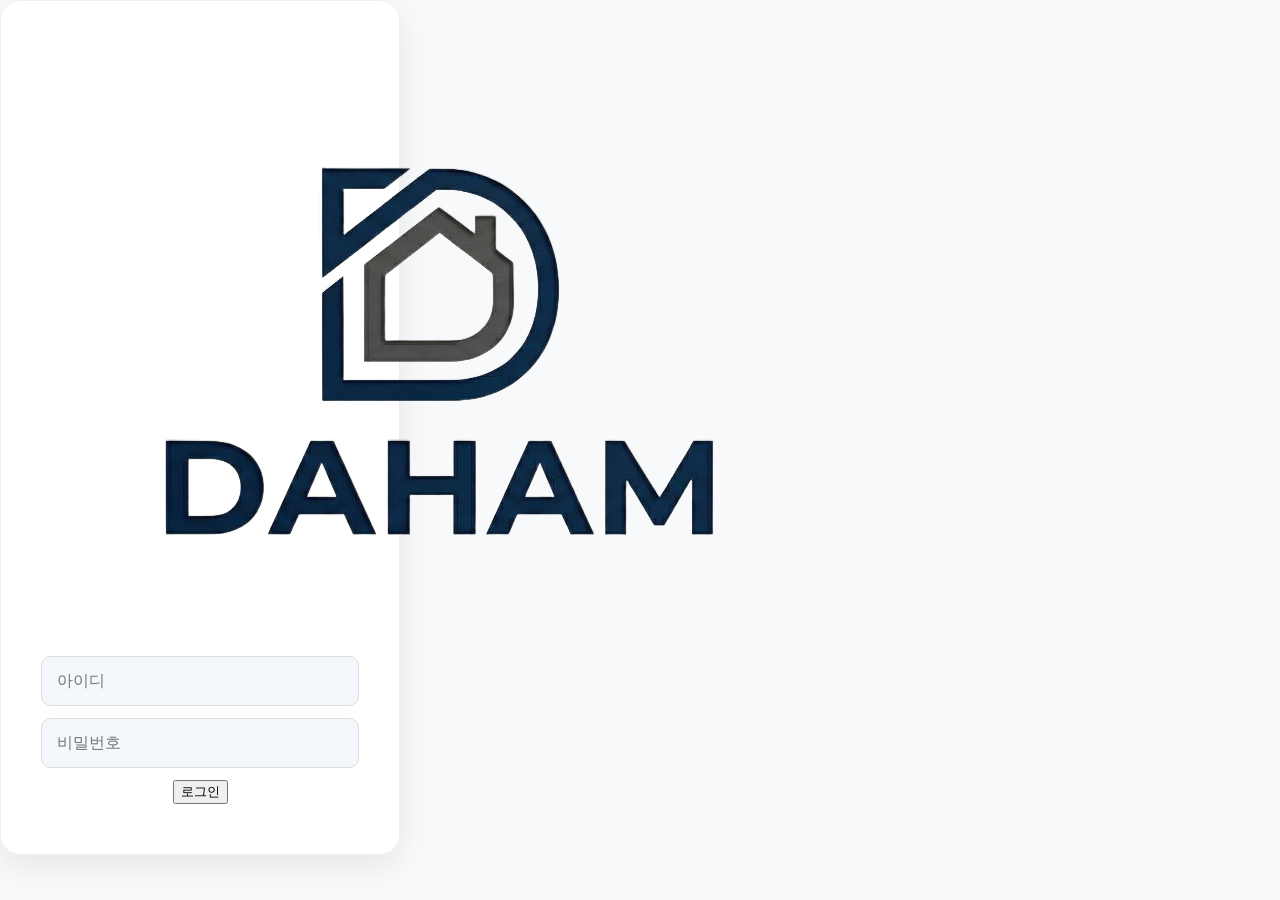
==== commit b8dc47c3: "Update index.html" ====
--- a/index.html
+++ b/index.html
@@ -5,22 +5,14 @@
     <title>로그인 | 다함</title>
     <link rel="stylesheet" href="style.css">
 </head>
-<body class="login-page-body">
-    <div class="login-page-container">
+<body class="login-body">
+    <div class="login-container">
         <div class="login-box">
-            <img src="logo.png" alt="다함" class="login-logo-img" onerror="this.style.display='none'">
-            <div class="input-group">
-                <input type="text" id="id" class="login-input" placeholder="아이디">
-                <input type="password" id="pw" class="login-input" placeholder="비밀번호">
-            </div>
-            <button class="btn-login-action" onclick="login()">로그인</button>
+            <img src="logo.png" alt="다함" class="login-logo" onerror="this.style.display='none'">
+            <input type="text" id="id" class="login-input" placeholder="아이디">
+            <input type="password" id="pw" class="login-input" placeholder="비밀번호">
+            <button class="btn-login" onclick="location.href='main.html'">로그인</button>
         </div>
     </div>
-    <script>
-        function login() {
-            if(document.getElementById('id').value && document.getElementById('pw').value) location.href = 'main.html';
-            else alert("아이디와 비밀번호를 입력해주세요.");
-        }
-    </script>
 </body>
 </html>
--- a/style.css
+++ b/style.css
@@ -63,3 +63,4 @@
 .no-print { display: block; }
 .col-center { text-align: center; }
 .col-right { text-align: right; }
+
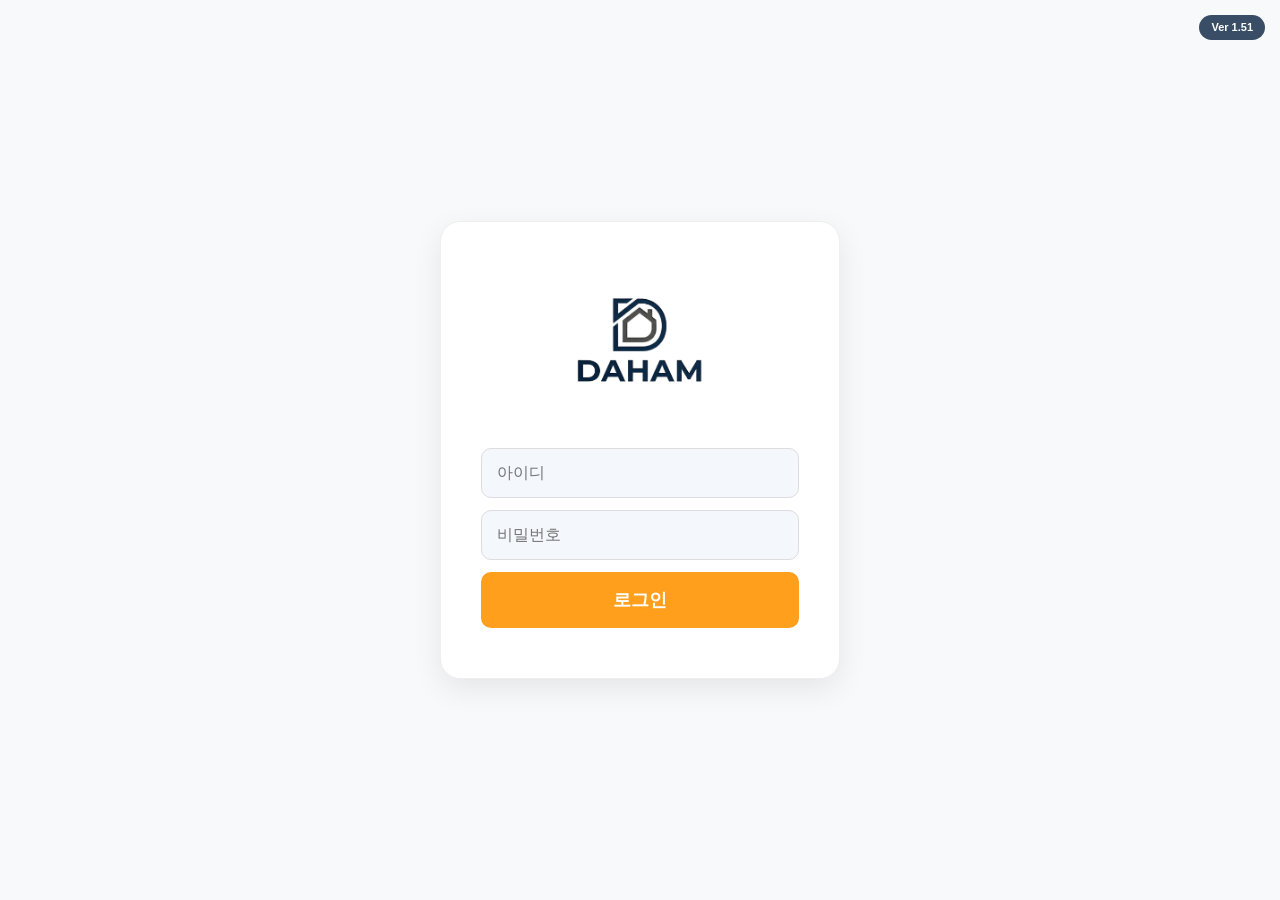
==== commit fce24ae4: "Update index.html" ====
--- a/index.html
+++ b/index.html
@@ -6,13 +6,12 @@
     <link rel="stylesheet" href="style.css">
 </head>
 <body class="login-body">
-    <div class="login-container">
-        <div class="login-box">
-            <img src="logo.png" alt="다함" class="login-logo" onerror="this.style.display='none'">
-            <input type="text" id="id" class="login-input" placeholder="아이디">
-            <input type="password" id="pw" class="login-input" placeholder="비밀번호">
-            <button class="btn-login" onclick="location.href='main.html'">로그인</button>
-        </div>
+    <div class="login-box">
+        <img src="logo.png" alt="다함" class="login-logo" onerror="this.style.display='none'">
+        <input type="text" id="id" class="login-input" placeholder="아이디">
+        <input type="password" id="pw" class="login-input" placeholder="비밀번호">
+        <button class="btn-login" onclick="location.href='main.html'">로그인</button>
     </div>
+    <script src="data.js"></script>
 </body>
 </html>
--- a/style.css
+++ b/style.css
@@ -1,66 +1,63 @@
-/* [다함 디자인 시스템 Ver 1.50 - 스타일 상호 간섭 완전 차단] */
+/* [다함 디자인 시스템 Ver 1.51 - 전체 레이아웃 픽스] */
 :root {
     --primary-navy: #0A2342;
     --accent-gold: #C5A47E;
+    --accent-orange: #FF9F1C;
     --text-dark: #222;
     --bg-light: #F8F9FA;
     --border-color: #DDD;
+    --danger-red: #E03E3E;
 }
 
 * { box-sizing: border-box; -webkit-tap-highlight-color: transparent; }
-body { font-family: 'Pretendard', sans-serif; margin: 0; padding: 0; background-color: var(--bg-light); color: var(--text-dark); }
+body { font-family: 'Pretendard', sans-serif; margin: 0; padding: 0; background-color: var(--bg-light); color: var(--text-dark); line-height: 1.5; }
 
-/* ==========================================
-   [로그인 페이지 전용 스타일 - 격리됨]
-   ========================================== */
-.login-page-container { display: flex; align-items: center; justify-content: center; min-height: 100vh; padding: 20px; }
-.login-box { background: #fff; padding: 50px 40px; border-radius: 20px; box-shadow: 0 10px 30px rgba(0,0,0,0.08); text-align: center; border: 1px solid #eee; width: 100%; max-width: 400px; }
-.login-logo-img { width: 100%; max-width: 180px; height: auto; margin-bottom: 40px; display: block; margin-left: auto; margin-right: auto; }
+/* 공통: 버전 배지 */
+.global-version-badge { position: absolute; top: 15px; right: 15px; background: rgba(10, 35, 66, 0.8); color: white; padding: 4px 12px; border-radius: 20px; font-size: 11px; font-weight: 800; z-index: 999; }
+
+/* [1] 로그인 페이지 전용 (body.login-body) */
+.login-body { display: flex; align-items: center; justify-content: center; min-height: 100vh; padding: 20px; }
+.login-box { background: #fff; padding: 50px 40px; border-radius: 20px; box-shadow: 0 10px 30px rgba(0,0,0,0.08); text-align: center; border: 1px solid #eee; width: 100%; max-width: 400px; position: relative; }
+.login-logo { width: 100%; max-width: 180px !important; height: auto !important; margin-bottom: 40px; display: block; margin-left: auto; margin-right: auto; }
 .login-input { width: 100%; padding: 15px; background: #f4f7fc; border: 1px solid #ddd; border-radius: 10px; margin-bottom: 12px; font-size: 16px; outline: none; }
-.btn-login-action { width: 100%; padding: 16px; background: #FF9F1C; color: white; border: none; border-radius: 10px; font-size: 18px; font-weight: 800; cursor: pointer; }
+.btn-login { width: 100%; padding: 16px; background: var(--accent-orange); color: white; border: none; border-radius: 10px; font-size: 18px; font-weight: 800; cursor: pointer; }
 
-/* ==========================================
-   [견적서/계약서 페이지 전용 스타일 - 격리됨]
-   ========================================== */
-.estimate-container { max-width: 900px; margin: 0 auto; background: #fff; padding: 25px; min-height: 100vh; position: relative; padding-bottom: 140px; }
+/* [2] 견적서/계약서 전용 (body.estimate-body) */
+.estimate-body .container { max-width: 900px; margin: 0 auto; background: #fff; padding: 25px; min-height: 100vh; position: relative; padding-bottom: 140px; }
+.estimate-body .header-simple { display: flex; align-items: center; gap: 15px; margin-bottom: 25px; padding-bottom: 15px; border-bottom: 2px solid #333; }
+.estimate-body .header-doc-title { font-size: 22px; font-weight: 800; margin: 0; }
 
-/* 공정 헤더 (항목/수량/단가/합계) */
+/* 견적 리스트 그리드 */
 .grid-header-fixed { background: var(--primary-navy); color: white; padding: 12px 20px; font-weight: 600; font-size: 14px; display: grid; border-radius: 10px 10px 0 0; }
 .grid-row { display: grid; align-items: center; padding: 12px 20px; border-bottom: 1px solid #f0f0f0; background: white; }
 .quote-grid { grid-template-columns: 4.5fr 1fr 2.5fr 2fr !important; gap: 15px; }
+.contract-grid { grid-template-columns: 2.2fr 3.3fr 1fr 2fr !important; gap: 15px; }
 
-/* 체크박스 중복 픽스 */
-.item-label { display: flex; align-items: center; cursor: pointer; }
-.item-label input[type="checkbox"] { display: none !important; } /* 기본 체크박스 강제 숨김 */
+/* 체크박스 픽스 (image_231243621_02 대응) */
+.item-label { display: flex; align-items: center; cursor: pointer; width: 100%; }
+.item-label input[type="checkbox"] { display: none !important; }
 .checkmark { width: 20px; height: 20px; border: 2px solid #ddd; border-radius: 4px; margin-right: 10px; position: relative; flex-shrink: 0; background: #fff; }
 .item-label input:checked + .checkmark { background: var(--accent-gold); border-color: var(--accent-gold); }
 .checkmark:after { content: ""; position: absolute; display: none; left: 6px; top: 2px; width: 4px; height: 9px; border: solid white; border-width: 0 2px 2px 0; transform: rotate(45deg); }
 .item-label input:checked + .checkmark:after { display: block; }
 
-/* 대메뉴 아코디언 (초기 닫힘 상태용) */
+/* 아코디언 (초기 닫힘 유지) */
 .section-bar { padding: 15px 20px; background: #fff; border: 1px solid #eee; margin-top: -1px; cursor: pointer; display: flex; justify-content: space-between; font-weight: 800; color: var(--primary-navy); }
-.section-content { display: none; border: 1px solid #eee; border-top: none; }
+.section-icon svg { width: 20px; height: 20px; fill: var(--accent-gold); margin-right: 8px; vertical-align: middle; }
+.section-content { display: none; }
 .section-content.show { display: block; }
 
-/* 하단 버튼바 4개 고정 */
+/* 하단 버튼바 4개 정렬 */
 .floating-action-bar { 
     position: fixed; bottom: 0; left: 50%; transform: translateX(-50%);
     width: 100%; max-width: 900px;
     background: rgba(255,255,255,0.98); padding: 15px 20px; 
-    display: flex; gap: 10px; border-top: 1px solid #ddd; z-index: 9999;
+    display: flex; gap: 10px; border-top: 1px solid #ddd; z-index: 1000;
 }
 .fab-btn { flex: 1; height: 52px; border: none; border-radius: 10px; font-weight: 700; cursor: pointer; color: white; font-size: 14px; display: flex; align-items: center; justify-content: center; }
-.btn-reset { background: #eee; color: #333; }
-.btn-save { background: var(--accent-gold); }
-.btn-print { background: var(--primary-navy); }
-.btn-contract { background: #E03E3E; }
 
-/* 로고/헤더 (견적서용) */
-.header-card { border-top: 5px solid var(--primary-navy); padding: 20px; border: 1px solid #ddd; border-radius: 10px; margin-bottom: 20px; }
-.img-logo-small { height: 45px !important; width: auto !important; }
-
-/* 공통 유틸리티 */
-.no-print { display: block; }
+/* 유틸리티 */
 .col-center { text-align: center; }
 .col-right { text-align: right; }
-
+.no-print { display: block; }
+@media print { .no-print, .floating-action-bar, .global-version-badge { display: none !important; } }
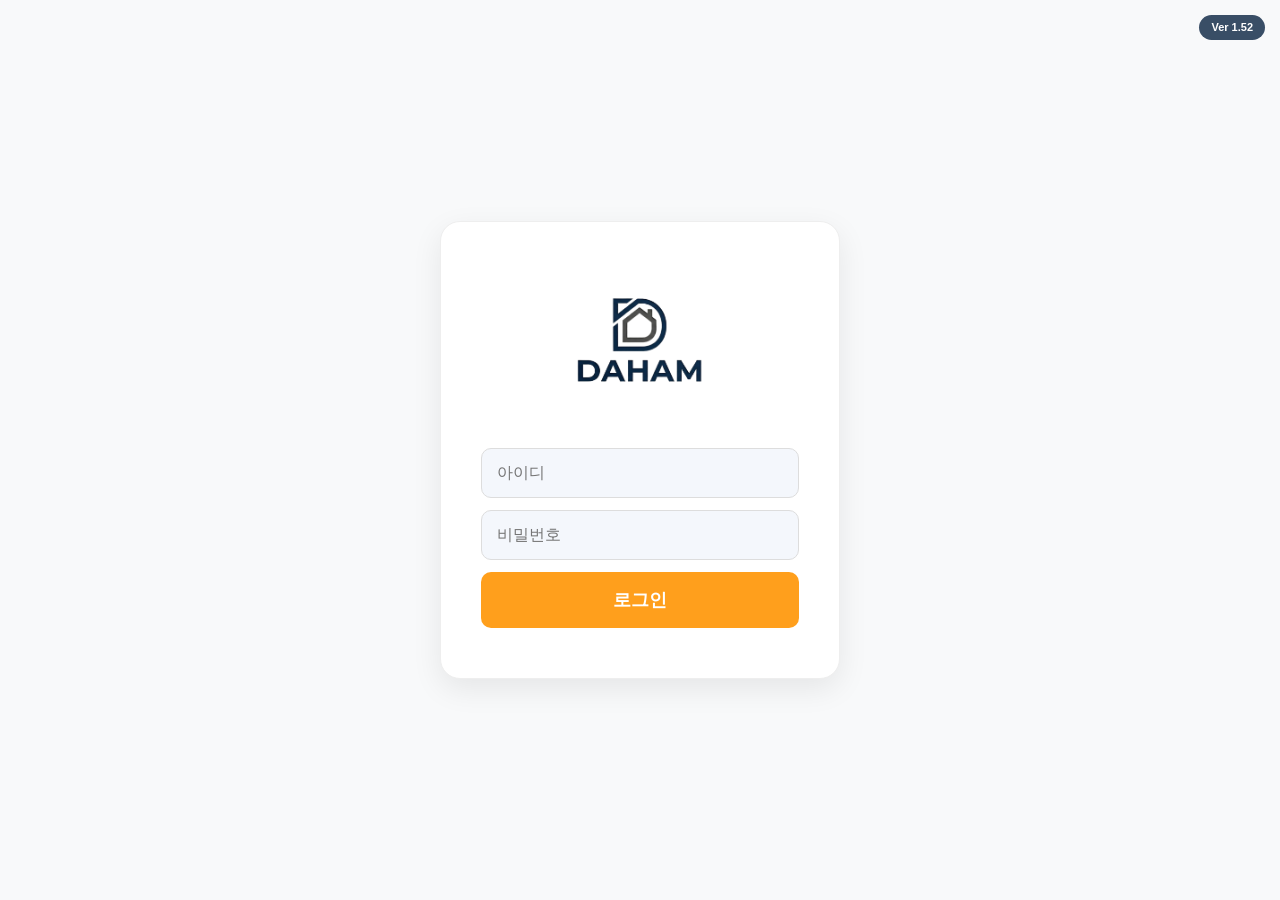
==== commit 3bb9c21a: "Update index.html" ====
--- a/index.html
+++ b/index.html
@@ -1,17 +1,25 @@
 <!DOCTYPE html>
 <html lang="ko">
 <head>
-    <meta charset="UTF-8"><meta name="viewport" content="width=device-width, initial-scale=1.0">
+    <meta charset="UTF-8"><meta name="viewport" content="width=device-width, initial-scale=1.0, maximum-scale=1.0, user-scalable=no">
     <title>로그인 | 다함</title>
     <link rel="stylesheet" href="style.css">
 </head>
 <body class="login-body">
     <div class="login-box">
         <img src="logo.png" alt="다함" class="login-logo" onerror="this.style.display='none'">
-        <input type="text" id="id" class="login-input" placeholder="아이디">
-        <input type="password" id="pw" class="login-input" placeholder="비밀번호">
-        <button class="btn-login" onclick="location.href='main.html'">로그인</button>
+        <div class="input-group">
+            <input type="text" id="id" class="login-input" placeholder="아이디">
+            <input type="password" id="pw" class="login-input" placeholder="비밀번호">
+        </div>
+        <button class="btn-login" onclick="login()">로그인</button>
     </div>
     <script src="data.js"></script>
+    <script>
+        function login() {
+            if(document.getElementById('id').value && document.getElementById('pw').value) location.href = 'main.html';
+            else alert("아이디와 비밀번호를 입력해주세요.");
+        }
+    </script>
 </body>
 </html>
--- a/style.css
+++ b/style.css
@@ -1,4 +1,4 @@
-/* [다함 디자인 시스템 Ver 1.51 - 전체 레이아웃 픽스] */
+/* [다함 디자인 시스템 Ver 1.52 - 스타일 격리 및 레이아웃 완전판] */
 :root {
     --primary-navy: #0A2342;
     --accent-gold: #C5A47E;
@@ -12,52 +12,85 @@
 * { box-sizing: border-box; -webkit-tap-highlight-color: transparent; }
 body { font-family: 'Pretendard', sans-serif; margin: 0; padding: 0; background-color: var(--bg-light); color: var(--text-dark); line-height: 1.5; }
 
-/* 공통: 버전 배지 */
-.global-version-badge { position: absolute; top: 15px; right: 15px; background: rgba(10, 35, 66, 0.8); color: white; padding: 4px 12px; border-radius: 20px; font-size: 11px; font-weight: 800; z-index: 999; }
+/* 버전 배지 (우측 상단 본문 고정) */
+.global-version-badge { position: absolute; top: 15px; right: 15px; background: rgba(10, 35, 66, 0.8); color: white; padding: 4px 12px; border-radius: 20px; font-size: 11px; font-weight: 800; z-index: 100; }
 
-/* [1] 로그인 페이지 전용 (body.login-body) */
-.login-body { display: flex; align-items: center; justify-content: center; min-height: 100vh; padding: 20px; }
-.login-box { background: #fff; padding: 50px 40px; border-radius: 20px; box-shadow: 0 10px 30px rgba(0,0,0,0.08); text-align: center; border: 1px solid #eee; width: 100%; max-width: 400px; position: relative; }
+/* [로그인 페이지 전용 영역] */
+.login-body { display: flex; align-items: center; justify-content: center; min-height: 100vh; padding: 20px; background-color: var(--bg-light); }
+.login-box { background: #fff; padding: 50px 40px; border-radius: 20px; box-shadow: 0 10px 30px rgba(0,0,0,0.08); text-align: center; border: 1px solid #eee; width: 100%; max-width: 400px; }
 .login-logo { width: 100%; max-width: 180px !important; height: auto !important; margin-bottom: 40px; display: block; margin-left: auto; margin-right: auto; }
 .login-input { width: 100%; padding: 15px; background: #f4f7fc; border: 1px solid #ddd; border-radius: 10px; margin-bottom: 12px; font-size: 16px; outline: none; }
 .btn-login { width: 100%; padding: 16px; background: var(--accent-orange); color: white; border: none; border-radius: 10px; font-size: 18px; font-weight: 800; cursor: pointer; }
 
-/* [2] 견적서/계약서 전용 (body.estimate-body) */
+/* [견적서/계약서/공통 영역] */
 .estimate-body .container { max-width: 900px; margin: 0 auto; background: #fff; padding: 25px; min-height: 100vh; position: relative; padding-bottom: 140px; }
-.estimate-body .header-simple { display: flex; align-items: center; gap: 15px; margin-bottom: 25px; padding-bottom: 15px; border-bottom: 2px solid #333; }
-.estimate-body .header-doc-title { font-size: 22px; font-weight: 800; margin: 0; }
+.header-simple { display: flex; align-items: center; gap: 15px; margin-bottom: 25px; padding-bottom: 15px; border-bottom: 2px solid #333; }
+.header-doc-title { font-size: 22px; font-weight: 800; margin: 0; }
+.back-nav { background: none; border: none; font-size: 24px; cursor: pointer; padding: 0; }
 
-/* 견적 리스트 그리드 */
-.grid-header-fixed { background: var(--primary-navy); color: white; padding: 12px 20px; font-weight: 600; font-size: 14px; display: grid; border-radius: 10px 10px 0 0; }
+/* 헤더 정보 카드 */
+.header-card { background: #fff; border: 1px solid #ddd; border-top: 5px solid var(--primary-navy); padding: 25px; margin-bottom: 20px; border-radius: 10px; }
+.header-top { display: flex; justify-content: space-between; align-items: center; margin-bottom: 15px; }
+img.img-logo { height: 45px !important; width: auto !important; display: block; }
+.doc-title { font-size: 28px; font-weight: 900; color: var(--primary-navy); margin: 0; }
+
+/* 입력 필드 */
+.info-grid { display: grid; grid-template-columns: 1fr 1fr; gap: 10px; }
+.full-row { grid-column: span 2; }
+.input-label { font-size: 13px; font-weight: 700; color: var(--primary-navy); display: block; margin-bottom: 5px; }
+.info-input { width: 100%; padding: 12px; border: 1px solid #ddd; background: #f9f9f9; border-radius: 6px; outline: none; }
+.info-input:focus { border-color: var(--accent-gold); background: #fff; }
+
+/* [Ver 1.52] 공정 리스트 그리드 - 칼각 정렬 */
+.estimate-section { background: white; border: 1px solid #ddd; border-radius: 10px; overflow: hidden; margin-bottom: 30px; }
+.grid-header-fixed { background: var(--primary-navy); color: white; padding: 12px 20px; font-weight: 600; font-size: 14px; display: grid; }
 .grid-row { display: grid; align-items: center; padding: 12px 20px; border-bottom: 1px solid #f0f0f0; background: white; }
 .quote-grid { grid-template-columns: 4.5fr 1fr 2.5fr 2fr !important; gap: 15px; }
 .contract-grid { grid-template-columns: 2.2fr 3.3fr 1fr 2fr !important; gap: 15px; }
 
-/* 체크박스 픽스 (image_231243621_02 대응) */
+/* 체크박스 디자인 (image_231243621_02 중복 방지) */
 .item-label { display: flex; align-items: center; cursor: pointer; width: 100%; }
 .item-label input[type="checkbox"] { display: none !important; }
 .checkmark { width: 20px; height: 20px; border: 2px solid #ddd; border-radius: 4px; margin-right: 10px; position: relative; flex-shrink: 0; background: #fff; }
 .item-label input:checked + .checkmark { background: var(--accent-gold); border-color: var(--accent-gold); }
 .checkmark:after { content: ""; position: absolute; display: none; left: 6px; top: 2px; width: 4px; height: 9px; border: solid white; border-width: 0 2px 2px 0; transform: rotate(45deg); }
 .item-label input:checked + .checkmark:after { display: block; }
+.input-num { width: 100%; padding: 8px; text-align: center; background: #f8f9fa; border: none; border-radius: 4px; font-weight: 700; }
 
-/* 아코디언 (초기 닫힘 유지) */
+/* 섹션 아코디언 */
 .section-bar { padding: 15px 20px; background: #fff; border: 1px solid #eee; margin-top: -1px; cursor: pointer; display: flex; justify-content: space-between; font-weight: 800; color: var(--primary-navy); }
-.section-icon svg { width: 20px; height: 20px; fill: var(--accent-gold); margin-right: 8px; vertical-align: middle; }
+.section-icon svg { width: 20px; height: 20px; fill: var(--accent-gold); vertical-align: middle; margin-right: 8px; }
 .section-content { display: none; }
 .section-content.show { display: block; }
 
-/* 하단 버튼바 4개 정렬 */
+/* 하단 플로팅 바 (수학적 중앙 고정) */
 .floating-action-bar { 
-    position: fixed; bottom: 0; left: 50%; transform: translateX(-50%);
-    width: 100%; max-width: 900px;
-    background: rgba(255,255,255,0.98); padding: 15px 20px; 
-    display: flex; gap: 10px; border-top: 1px solid #ddd; z-index: 1000;
+    position: fixed !important; bottom: 0 !important; left: 50% !important; transform: translateX(-50%) !important;
+    width: 100% !important; max-width: 900px !important;
+    background: rgba(255,255,255,0.98); padding: 15px 20px !important; 
+    border-top: 1px solid #ddd; box-shadow: 0 -4px 10px rgba(0,0,0,0.05); z-index: 9999; box-sizing: border-box;
 }
-.fab-btn { flex: 1; height: 52px; border: none; border-radius: 10px; font-weight: 700; cursor: pointer; color: white; font-size: 14px; display: flex; align-items: center; justify-content: center; }
+.btn-group { display: flex !important; flex-direction: row !important; gap: 8px; width: 100%; }
+.fab-btn { flex: 1 1 0%; height: 52px; border: none; border-radius: 10px; font-weight: 700; cursor: pointer; color: white; font-size: 13px; display: flex; align-items: center; justify-content: center; white-space: nowrap; }
+.btn-reset { background: #eee; color: #333; }
+.btn-save { background: var(--accent-gold); }
+.btn-print { background: var(--primary-navy); }
+.btn-contract { background: var(--danger-red); }
+
+/* 총계 및 인쇄 */
+.total-card { background: #fff; border: 2px solid var(--primary-navy); padding: 30px 20px; text-align: center; border-radius: 10px; margin-top: 20px; }
+.total-amount { font-size: 40px; font-weight: 900; color: var(--danger-red); letter-spacing: -1px; }
+.vat-notice { font-size: 13px; color: #888; margin-top: 5px; font-weight: 500; }
+
+@media print {
+    body { padding-bottom: 0; background: white; }
+    .no-print, .floating-action-bar, .global-version-badge { display: none !important; }
+    .container { max-width: 100%; padding: 0; margin: 0; }
+    .header-card, .estimate-section, .total-card { border: 1px solid #000; border-radius: 0; box-shadow: none; }
+    .checkmark, .arrow-icon, .section-icon svg { display: none !important; }
+    .input-num { background: transparent; text-align: right; border: none; }
+}
 
 /* 유틸리티 */
 .col-center { text-align: center; }
 .col-right { text-align: right; }
-.no-print { display: block; }
-@media print { .no-print, .floating-action-bar, .global-version-badge { display: none !important; } }
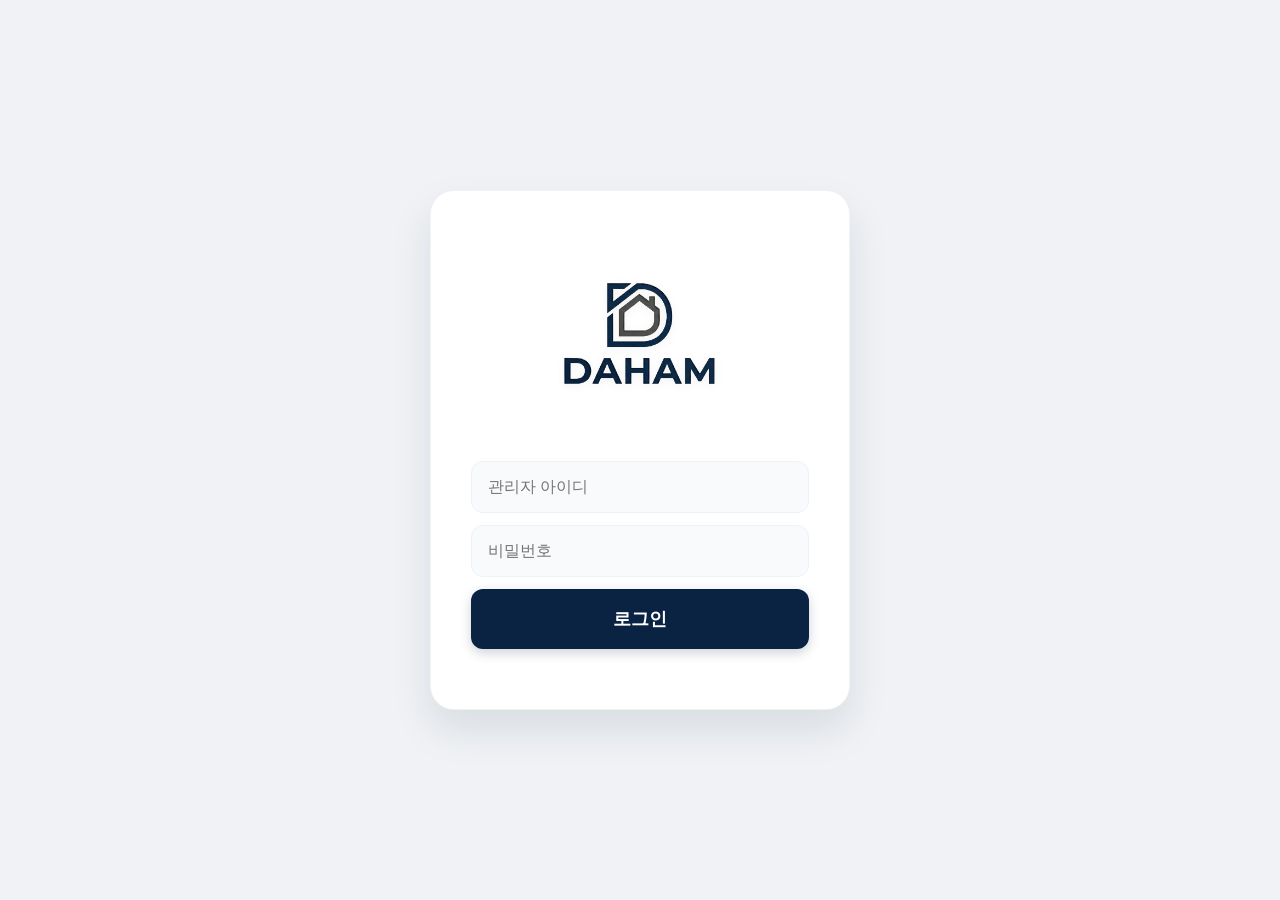
==== commit 8d260dd8: "Update index.html" ====
--- a/index.html
+++ b/index.html
@@ -7,14 +7,13 @@
 </head>
 <body class="login-body">
     <div class="login-box">
-        <img src="logo.png" alt="다함" class="login-logo" onerror="this.style.display='none'">
+        <img src="logo.png" alt="다함 인테리어" class="login-logo" onerror="this.style.display='none'">
         <div class="input-group">
-            <input type="text" id="id" class="login-input" placeholder="아이디">
+            <input type="text" id="id" class="login-input" placeholder="관리자 아이디">
             <input type="password" id="pw" class="login-input" placeholder="비밀번호">
         </div>
         <button class="btn-login" onclick="login()">로그인</button>
     </div>
-    <script src="data.js"></script>
     <script>
         function login() {
             if(document.getElementById('id').value && document.getElementById('pw').value) location.href = 'main.html';
--- a/style.css
+++ b/style.css
@@ -1,4 +1,4 @@
-/* [다함 디자인 시스템 Ver 1.52 - 스타일 격리 및 레이아웃 완전판] */
+/* [다함 디자인 시스템 Ver 1.75 - 로그인 UI 고도화 및 색상 동기화] */
 :root {
     --primary-navy: #0A2342;
     --accent-gold: #C5A47E;
@@ -10,87 +10,127 @@
 }
 
 * { box-sizing: border-box; -webkit-tap-highlight-color: transparent; }
-body { font-family: 'Pretendard', sans-serif; margin: 0; padding: 0; background-color: var(--bg-light); color: var(--text-dark); line-height: 1.5; }
+body { font-family: 'Pretendard', sans-serif; margin: 0; padding: 0; background-color: var(--bg-light); color: var(--text-dark); line-height: 1.4; }
 
-/* 버전 배지 (우측 상단 본문 고정) */
 .global-version-badge { position: absolute; top: 15px; right: 15px; background: rgba(10, 35, 66, 0.8); color: white; padding: 4px 12px; border-radius: 20px; font-size: 11px; font-weight: 800; z-index: 100; }
 
-/* [로그인 페이지 전용 영역] */
-.login-body { display: flex; align-items: center; justify-content: center; min-height: 100vh; padding: 20px; background-color: var(--bg-light); }
-.login-box { background: #fff; padding: 50px 40px; border-radius: 20px; box-shadow: 0 10px 30px rgba(0,0,0,0.08); text-align: center; border: 1px solid #eee; width: 100%; max-width: 400px; }
-.login-logo { width: 100%; max-width: 180px !important; height: auto !important; margin-bottom: 40px; display: block; margin-left: auto; margin-right: auto; }
-.login-input { width: 100%; padding: 15px; background: #f4f7fc; border: 1px solid #ddd; border-radius: 10px; margin-bottom: 12px; font-size: 16px; outline: none; }
-.btn-login { width: 100%; padding: 16px; background: var(--accent-orange); color: white; border: none; border-radius: 10px; font-size: 18px; font-weight: 800; cursor: pointer; }
+/* [Ver 1.75 수정] 로그인 전용 레이아웃 고도화 */
+.login-body { display: flex; align-items: center; justify-content: center; min-height: 100vh; padding: 20px; background: #f0f2f5; }
+.login-box { 
+    background: #fff; padding: 60px 40px; border-radius: 24px; 
+    box-shadow: 0 20px 40px rgba(10, 35, 66, 0.1); /* 더 부드럽고 깊은 그림자 */
+    text-align: center; border: 1px solid rgba(0,0,0,0.05); width: 100%; max-width: 420px; 
+}
+.login-logo { 
+    width: 100%; max-width: 220px !important; /* 로고 크기 확대 */
+    height: auto !important; margin-bottom: 45px; display: block; margin-left: auto; margin-right: auto;
+    filter: drop-shadow(0 2px 4px rgba(0,0,0,0.05)); 
+}
+.login-input { 
+    width: 100%; padding: 16px; background: #f8fafc; border: 1.5px solid #edf2f7; 
+    border-radius: 12px; margin-bottom: 12px; font-size: 16px; outline: none; transition: all 0.3s;
+}
+.login-input:focus { border-color: var(--accent-gold); background: #fff; }
 
-/* [견적서/계약서/공통 영역] */
-.estimate-body .container { max-width: 900px; margin: 0 auto; background: #fff; padding: 25px; min-height: 100vh; position: relative; padding-bottom: 140px; }
-.header-simple { display: flex; align-items: center; gap: 15px; margin-bottom: 25px; padding-bottom: 15px; border-bottom: 2px solid #333; }
-.header-doc-title { font-size: 22px; font-weight: 800; margin: 0; }
-.back-nav { background: none; border: none; font-size: 24px; cursor: pointer; padding: 0; }
+/* [Ver 1.75 수정] 로그인 버튼 컬러 시스템 통합 */
+.btn-login { 
+    width: 100%; padding: 18px; background: var(--primary-navy); /* 네이비로 변경 */
+    color: white; border: none; border-radius: 12px; font-size: 18px; font-weight: 800; 
+    cursor: pointer; transition: all 0.3s; box-shadow: 0 4px 12px rgba(10, 35, 66, 0.2);
+}
+.btn-login:hover { background: #1a3a5f; transform: translateY(-1px); box-shadow: 0 6px 15px rgba(10, 35, 66, 0.3); }
+.btn-login:active { transform: translateY(0); }
 
-/* 헤더 정보 카드 */
-.header-card { background: #fff; border: 1px solid #ddd; border-top: 5px solid var(--primary-navy); padding: 25px; margin-bottom: 20px; border-radius: 10px; }
-.header-top { display: flex; justify-content: space-between; align-items: center; margin-bottom: 15px; }
-img.img-logo { height: 45px !important; width: auto !important; display: block; }
-.doc-title { font-size: 28px; font-weight: 900; color: var(--primary-navy); margin: 0; }
+/* [견적서/계약서 공용] */
+.estimate-body .container { max-width: 900px; margin: 0 auto; background: #fff; padding: 15px; min-height: 100vh; position: relative; padding-bottom: 140px; }
+.header-simple { display: flex; align-items: center; gap: 10px; margin-bottom: 20px; padding-bottom: 10px; border-bottom: 2px solid #333; }
+.header-doc-title { font-size: 18px; font-weight: 800; margin: 0; }
+.back-nav { background: none; border: none; font-size: 20px; cursor: pointer; padding: 0; }
 
-/* 입력 필드 */
-.info-grid { display: grid; grid-template-columns: 1fr 1fr; gap: 10px; }
+.header-card { background: #fff; border: 1px solid #ddd; border-top: 5px solid var(--primary-navy); padding: 20px; margin-bottom: 20px; border-radius: 10px; }
+.header-top { display: flex; justify-content: space-between; align-items: flex-end; margin-bottom: 15px; }
+img.img-logo { height: 42px !important; width: auto !important; display: block; }
+.rep-info { text-align: right; line-height: 1.3; }
+.rep-info strong { font-size: 14px; color: var(--text-dark); }
+.rep-info .tel { color: var(--danger-red); font-weight: 800; font-size: 16px; display: block; margin-top: 2px; }
+
+.info-grid { display: grid; grid-template-columns: 1fr 1fr !important; gap: 8px; }
 .full-row { grid-column: span 2; }
-.input-label { font-size: 13px; font-weight: 700; color: var(--primary-navy); display: block; margin-bottom: 5px; }
-.info-input { width: 100%; padding: 12px; border: 1px solid #ddd; background: #f9f9f9; border-radius: 6px; outline: none; }
-.info-input:focus { border-color: var(--accent-gold); background: #fff; }
+.info-input { width: 100%; padding: 10px; border: 1px solid #ddd; background: #f9f9f9; border-radius: 6px; outline: none; font-size: 14px; display: block; }
+.info-text { display: none; padding: 10px 0; font-size: 15px; font-weight: 600; border-bottom: 1px solid #eee; min-height: 38px; color: #000; }
+.info-select { width: 100%; padding: 8px; border: 1px solid #ddd; border-radius: 6px; background: #fff; font-size: 13px; outline: none; cursor: pointer; }
 
-/* [Ver 1.52] 공정 리스트 그리드 - 칼각 정렬 */
-.estimate-section { background: white; border: 1px solid #ddd; border-radius: 10px; overflow: hidden; margin-bottom: 30px; }
-.grid-header-fixed { background: var(--primary-navy); color: white; padding: 12px 20px; font-weight: 600; font-size: 14px; display: grid; }
-.grid-row { display: grid; align-items: center; padding: 12px 20px; border-bottom: 1px solid #f0f0f0; background: white; }
-.quote-grid { grid-template-columns: 4.5fr 1fr 2.5fr 2fr !important; gap: 15px; }
-.contract-grid { grid-template-columns: 2.2fr 3.3fr 1fr 2fr !important; gap: 15px; }
+/* 표 레이아웃 */
+.estimate-section { background: white; border: 1px solid #ddd; border-radius: 10px; overflow: hidden; margin-bottom: 20px; }
+.grid-header-fixed { background: var(--primary-navy); color: white; padding: 12px 10px; font-weight: 600; font-size: 12px; display: grid; }
+.grid-row { display: grid; align-items: center; padding: 10px 12px; border-bottom: 1px solid #f0f0f0; background: white; }
 
-/* 체크박스 디자인 (image_231243621_02 중복 방지) */
-.item-label { display: flex; align-items: center; cursor: pointer; width: 100%; }
-.item-label input[type="checkbox"] { display: none !important; }
-.checkmark { width: 20px; height: 20px; border: 2px solid #ddd; border-radius: 4px; margin-right: 10px; position: relative; flex-shrink: 0; background: #fff; }
+.quote-grid { grid-template-columns: 4.5fr 1.2fr 2fr 2.3fr !important; gap: 6px; }
+.contract-grid { grid-template-columns: 1.2fr 2fr 1fr 2fr !important; gap: 8px; }
+
+.grid-row .col-name, .grid-row .item-name-text { white-space: normal !important; word-break: keep-all; line-height: 1.3; }
+.grid-header-fixed div, .col-center, .col-right { white-space: nowrap !important; }
+
+.spec-field { width: 100%; border: 1px solid #eee; border-radius: 4px; padding: 6px; font-size: 13px; background: #fff; outline: none; resize: none; overflow: hidden; min-height: 32px; word-break: break-all; }
+
+/* 체크박스 & 항목 삭제 */
+.item-label { display: flex; align-items: flex-start; cursor: pointer; width: 100%; padding: 2px 0; }
+.item-label input { display: none !important; }
+.checkmark { width: 18px; height: 18px; border: 2px solid #ddd; border-radius: 4px; margin-right: 8px; margin-top: 1px; position: relative; flex-shrink: 0; background: #fff; }
 .item-label input:checked + .checkmark { background: var(--accent-gold); border-color: var(--accent-gold); }
-.checkmark:after { content: ""; position: absolute; display: none; left: 6px; top: 2px; width: 4px; height: 9px; border: solid white; border-width: 0 2px 2px 0; transform: rotate(45deg); }
+.checkmark:after { content: ""; position: absolute; display: none; left: 5px; top: 1px; width: 4px; height: 8px; border: solid white; border-width: 0 2px 2px 0; transform: rotate(45deg); }
 .item-label input:checked + .checkmark:after { display: block; }
-.input-num { width: 100%; padding: 8px; text-align: center; background: #f8f9fa; border: none; border-radius: 4px; font-weight: 700; }
+.custom-name-print { display: none; font-size: 13px; font-weight: 500; white-space: normal; line-height: 1.3; }
+.btn-del-row { background: #eee; border: none; color: #999; width: 22px; height: 22px; border-radius: 50%; font-size: 14px; cursor: pointer; display: flex; align-items: center; justify-content: center; margin-left: 5px; flex-shrink: 0; }
+.input-num { width: 100%; padding: 5px; text-align: center; background: #f8f9fa; border: none; border-radius: 4px; font-weight: 700; font-size: 13px; outline: none; }
 
-/* 섹션 아코디언 */
-.section-bar { padding: 15px 20px; background: #fff; border: 1px solid #eee; margin-top: -1px; cursor: pointer; display: flex; justify-content: space-between; font-weight: 800; color: var(--primary-navy); }
-.section-icon svg { width: 20px; height: 20px; fill: var(--accent-gold); vertical-align: middle; margin-right: 8px; }
-.section-content { display: none; }
+/* 아코디언 */
+.section-bar { padding: 15px 12px; background: #fff; border: 1px solid #eee; margin-top: -1px; cursor: pointer; display: flex; justify-content: space-between; align-items: center; font-weight: 800; color: var(--primary-navy); font-size: 15px; }
+.section-icon svg { width: 18px; height: 18px; fill: var(--accent-gold); margin-right: 6px; vertical-align: middle; flex-shrink: 0; }
+.section-content { display: none; background: #fff; }
 .section-content.show { display: block; }
 
-/* 하단 플로팅 바 (수학적 중앙 고정) */
+/* 하단 플로팅 바 */
 .floating-action-bar { 
     position: fixed !important; bottom: 0 !important; left: 50% !important; transform: translateX(-50%) !important;
     width: 100% !important; max-width: 900px !important;
-    background: rgba(255,255,255,0.98); padding: 15px 20px !important; 
-    border-top: 1px solid #ddd; box-shadow: 0 -4px 10px rgba(0,0,0,0.05); z-index: 9999; box-sizing: border-box;
+    background: rgba(255,255,255,0.98); padding: 15px 12px !important; 
+    border-top: 1px solid #ddd; box-shadow: 0 -4px 15px rgba(0,0,0,0.08); z-index: 1000; box-sizing: border-box;
 }
-.btn-group { display: flex !important; flex-direction: row !important; gap: 8px; width: 100%; }
-.fab-btn { flex: 1 1 0%; height: 52px; border: none; border-radius: 10px; font-weight: 700; cursor: pointer; color: white; font-size: 13px; display: flex; align-items: center; justify-content: center; white-space: nowrap; }
-.btn-reset { background: #eee; color: #333; }
-.btn-save { background: var(--accent-gold); }
-.btn-print { background: var(--primary-navy); }
-.btn-contract { background: var(--danger-red); }
+.btn-group { display: none; flex-direction: row; gap: 8px; width: 100%; } 
+.btn-group.active { display: flex !important; }
+.fab-btn { flex: 1 1 0%; height: 50px; border: none; border-radius: 10px; font-weight: 700; cursor: pointer; color: white; font-size: 14px; display: flex; align-items: center; justify-content: center; white-space: nowrap; }
 
-/* 총계 및 인쇄 */
-.total-card { background: #fff; border: 2px solid var(--primary-navy); padding: 30px 20px; text-align: center; border-radius: 10px; margin-top: 20px; }
-.total-amount { font-size: 40px; font-weight: 900; color: var(--danger-red); letter-spacing: -1px; }
-.vat-notice { font-size: 13px; color: #888; margin-top: 5px; font-weight: 500; }
+.btn-reset { background: #eee !important; color: #333 !important; }
+.btn-save { background: var(--accent-gold) !important; color: white !important; }
+.btn-print { background: var(--primary-navy) !important; color: white !important; }
+.btn-contract { background: var(--danger-red) !important; color: white !important; }
+
+/* 합계 영역 */
+.total-card { background: #fff; border: 2px solid var(--primary-navy); padding: 25px; text-align: center; border-radius: 12px; margin-top: 25px; clear: both; display: block; width: 100%; }
+.total-amount { font-size: 36px; font-weight: 900; color: var(--danger-red); letter-spacing: -1px; margin-top: 5px; }
+.vat-notice { font-size: 12px; color: #888; margin-top: 5px; font-weight: 500; }
+
+.toast { position: fixed; top: 20px; left: 50%; transform: translateX(-50%); background: rgba(10, 35, 66, 0.95); color: white; padding: 12px 25px; border-radius: 30px; font-size: 14px; z-index: 10001; display: none; }
+.toast.show { display: block; animation: fadeInOut 2.5s forwards; }
+@keyframes fadeInOut { 0% { opacity: 0; } 15% { opacity: 1; } 85% { opacity: 1; } 100% { opacity: 0; } }
 
 @media print {
-    body { padding-bottom: 0; background: white; }
-    .no-print, .floating-action-bar, .global-version-badge { display: none !important; }
-    .container { max-width: 100%; padding: 0; margin: 0; }
-    .header-card, .estimate-section, .total-card { border: 1px solid #000; border-radius: 0; box-shadow: none; }
-    .checkmark, .arrow-icon, .section-icon svg { display: none !important; }
-    .input-num { background: transparent; text-align: right; border: none; }
+    html, body { height: auto !important; overflow: visible !important; background: white !important; }
+    .estimate-body .container { min-height: 0 !important; height: auto !important; padding: 0 !important; margin: 0 !important; max-width: 100% !important; padding-bottom: 0 !important; }
+    .no-print, .floating-action-bar, .global-version-badge, .toast, .checkmark, .section-bar span:last-child, .btn-del-row { display: none !important; opacity: 0 !important; }
+    .header-card { border: 1px solid #000 !important; border-top: 5px solid #000 !important; margin-bottom: 10px !important; }
+    .estimate-section { border: 1px solid #000 !important; overflow: visible !important; margin-bottom: 10px !important; }
+    .grid-row, .grid-header-fixed { min-width: 0 !important; border-bottom: 1px solid #eee !important; page-break-inside: avoid; }
+    .info-input { display: none !important; }
+    .info-text { display: block !important; border-bottom: 1px solid #000 !important; }
+    .spec-field { border: none !important; background: transparent !important; padding: 0 !important; }
+    .custom-name-input { display: none !important; }
+    .custom-name-print { display: block !important; }
+    .hidden-print { display: none !important; }
+    .section-content { display: block !important; border: none !important; }
+    .total-card { border: 2px solid #000 !important; margin-top: 10px !important; break-inside: avoid; }
 }
 
-/* 유틸리티 */
 .col-center { text-align: center; }
 .col-right { text-align: right; }
